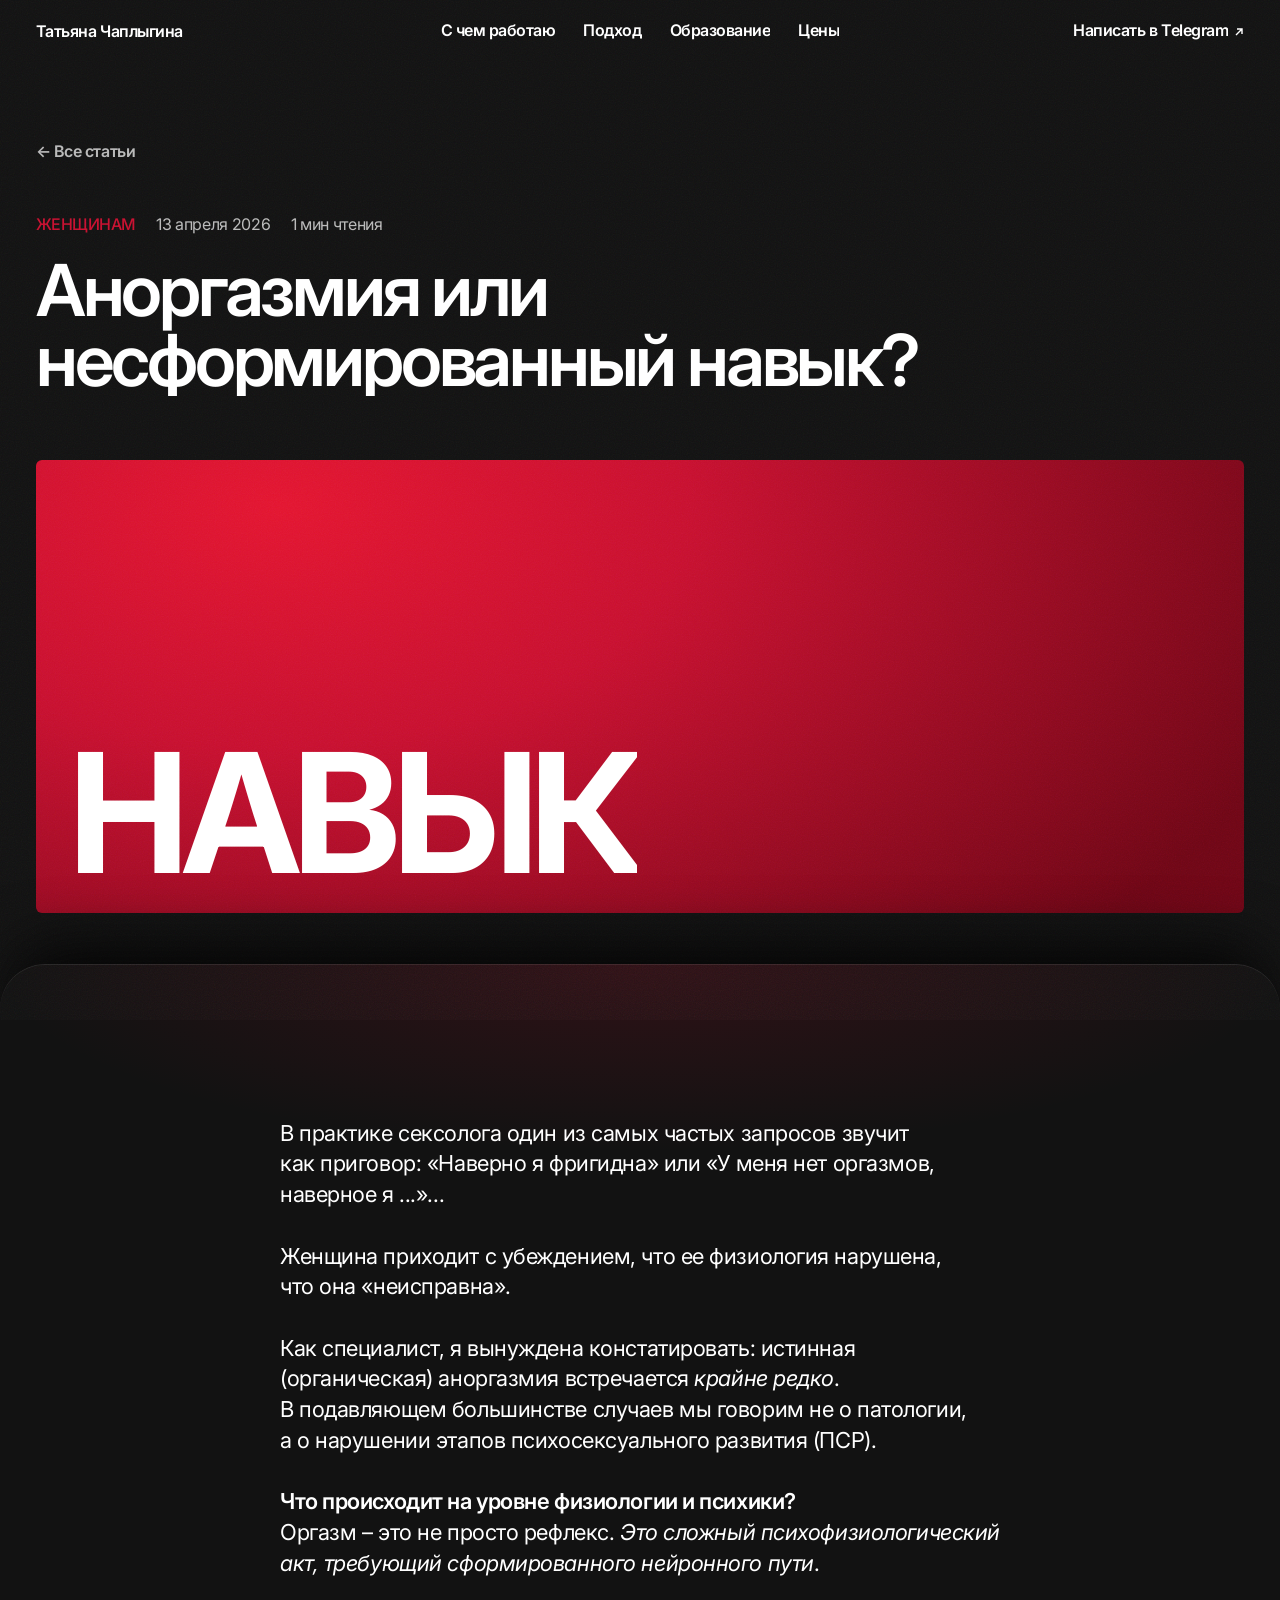
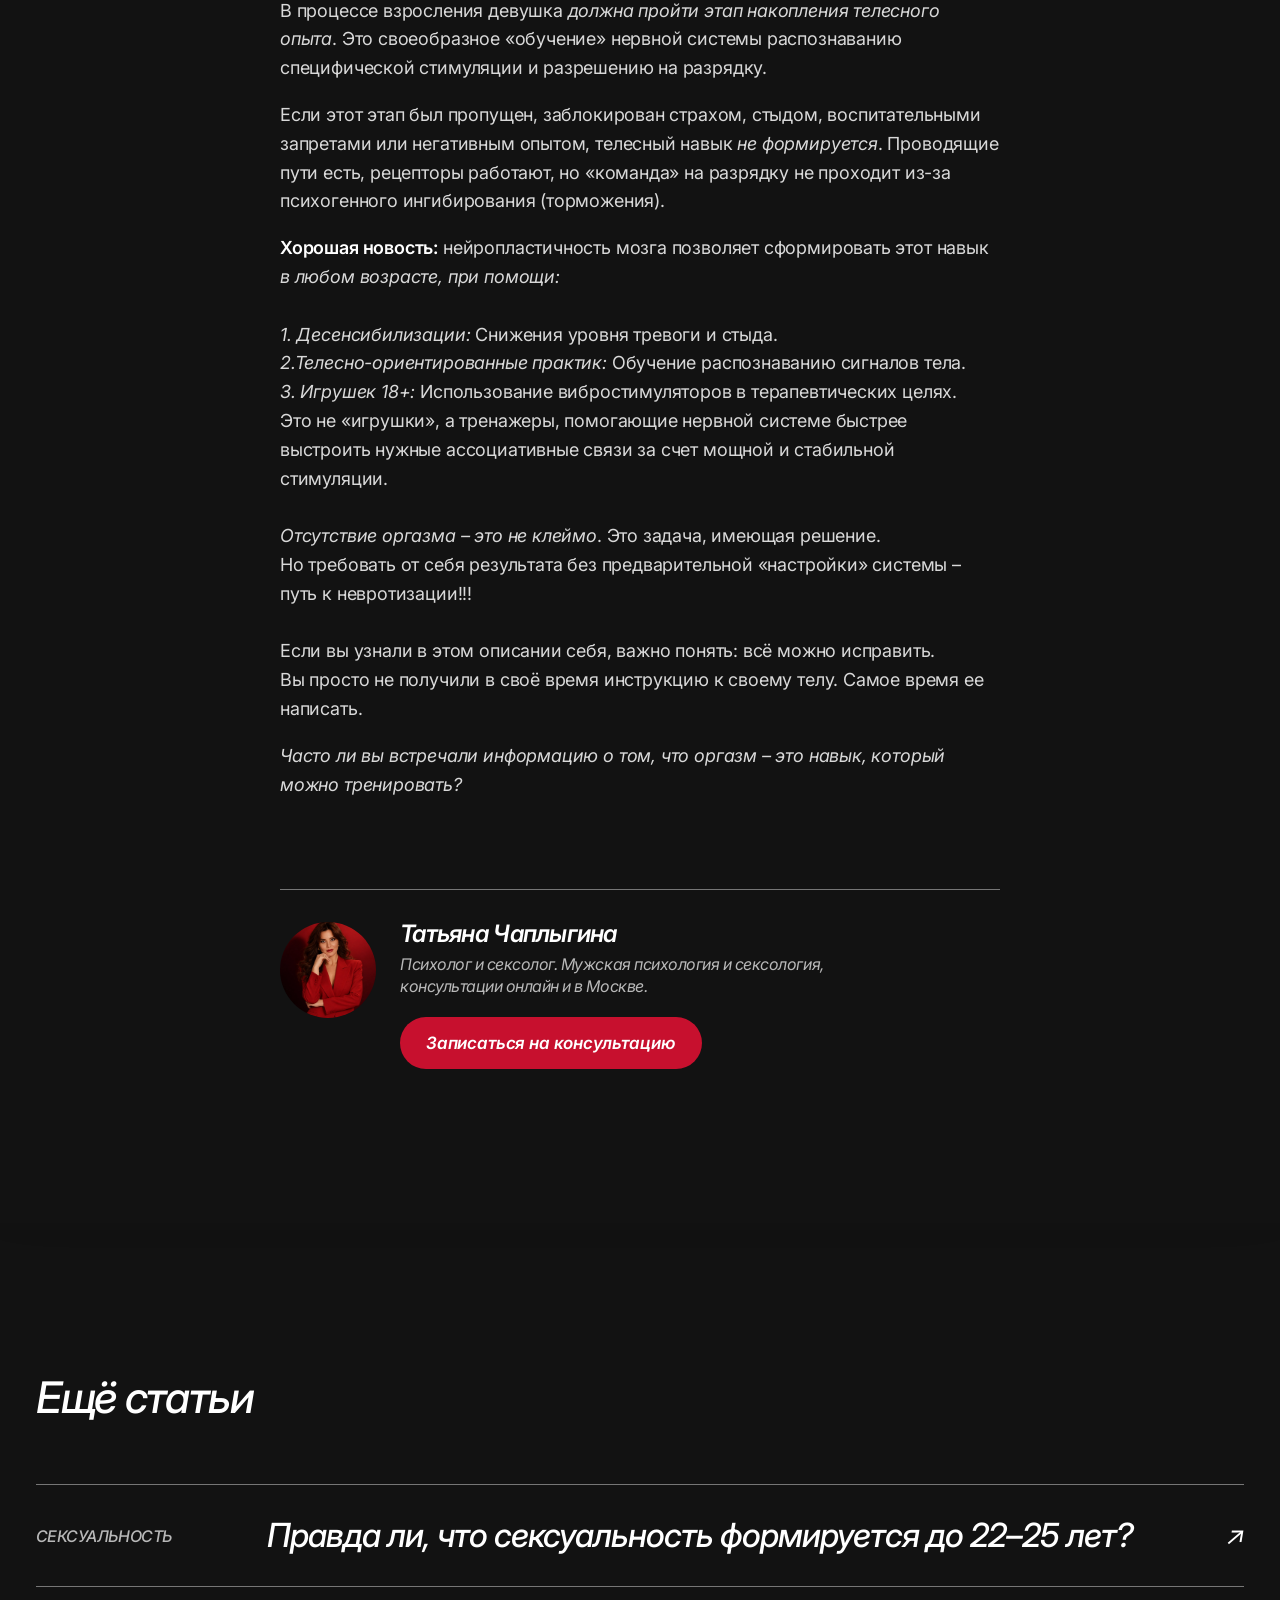
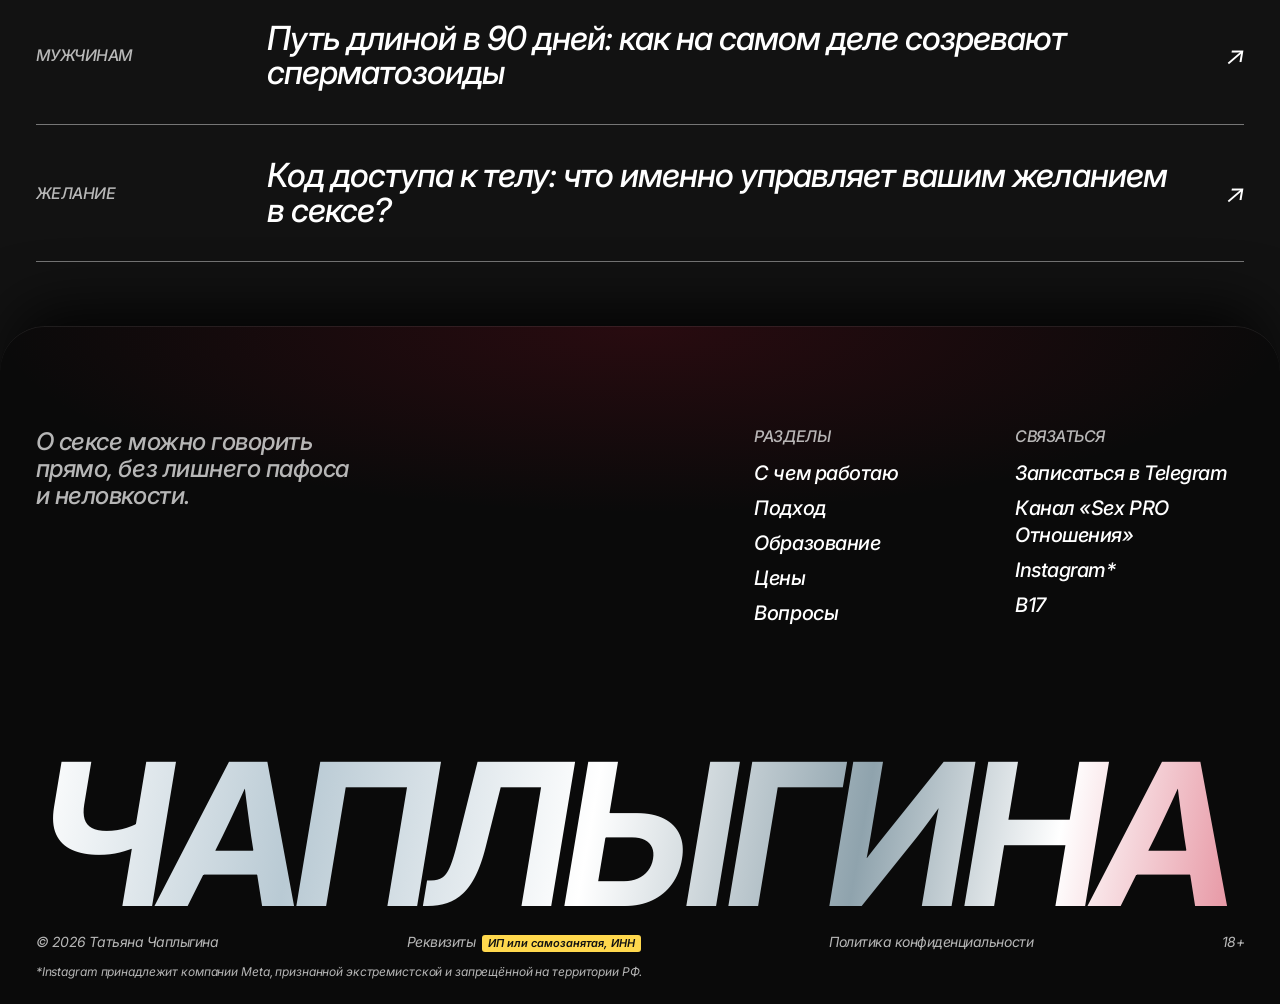
==== stati/anorgazmiya-ili-navyk/index.html @ 2da27df7 "feat: новое фото первого экрана Co-Authored-By: Claude Opus 5 <noreply@anthropic.com>" ====
<!doctype html>
<html lang="ru" class="intro">
<head>
<meta charset="utf-8">
<meta name="viewport" content="width=device-width, initial-scale=1">
<title>Аноргазмия или несформированный навык? – Татьяна Чаплыгина</title>
<meta name="description" content="В практике сексолога один из самых частых запросов звучит как приговор: «Наверно я фригидна» или «У меня нет оргазмов, наверное я ...»... Женщина приходит…">
<meta name="robots" content="noindex, nofollow"> <!-- черновик для показа: убрать перед запуском -->
<meta name="theme-color" content="#121212">
<meta property="og:type" content="article">
<meta property="og:locale" content="ru_RU">
<meta property="og:title" content="Аноргазмия или несформированный навык?">
<meta property="og:description" content="В практике сексолога один из самых частых запросов звучит как приговор: «Наверно я фригидна» или «У меня нет оргазмов, наверное я ...»... Женщина приходит…">
<meta name="twitter:card" content="summary">
<link rel="icon" href="../../favicon.svg" type="image/svg+xml">
<link rel="preconnect" href="https://fonts.googleapis.com">
<link rel="preconnect" href="https://fonts.gstatic.com" crossorigin>
<link rel="stylesheet" href="https://fonts.googleapis.com/css2?family=Inter:opsz,wght@14..32,400..700&display=swap">
<link rel="stylesheet" href="../../css/tokens.css?v=0917m">
<link rel="stylesheet" href="../../css/base.css?v=0917m">
<link rel="stylesheet" href="../../css/hero.css?v=0917m">
<link rel="stylesheet" href="../../css/sections.css?v=0917m">
<link rel="stylesheet" href="../../css/blocks.css?v=0917m">
<link rel="stylesheet" href="../../css/article.css?v=0917m">
</head>
<body>
<!-- файл собран скриптом tools/build_stati.py – правки текста вносить туда или в tools/stati-src/880190.json -->
<header class="header fade" style="--d:.6s">
  <a class="header__logo" href="../../">Татьяна Чаплыгина</a>
  <nav class="header__nav" aria-label="Разделы">
    <a href="../../#napravleniya" data-roll>С чем работаю</a>
    <a href="../../#podhod" data-roll>Подход</a>
    <a href="../../#obrazovanie" data-roll>Образование</a>
    <a href="../../#ceny" data-roll>Цены</a>
  </nav>
  <a class="header__cta" href="https://t.me/chaplygina_expert" target="_blank" rel="noopener"><span data-roll>Написать в Telegram</span><svg viewBox="0 0 10 10" aria-hidden="true"><path d="M2 8 8 2M3 2h5v5" stroke="currentColor" stroke-width="1.4" fill="none"/></svg></a>
  <button class="header__burger" aria-label="Открыть меню"><i></i><i></i><i></i><i></i></button>
</header>
<div class="read-progress" aria-hidden="true"></div>

<!-- мобильное меню -->
<div class="menu" id="menu" aria-hidden="true">
  <nav class="menu__nav" aria-label="Меню">
    <a href="../../#napravleniya">С чем работаю</a><a href="../../#podhod">Подход</a><a href="../../#obrazovanie">Образование</a><a href="../../#istorii">Отзывы</a><a href="../../#ceny">Цены</a><a href="../../#kursy">Курсы</a><a href="../../#voprosy">Вопросы</a>
  </nav>
  <p class="menu__social"><a href="https://t.me/TChaplygina_sexolog" target="_blank" rel="noopener">Канал в&nbsp;Telegram</a><a href="https://www.instagram.com/chaplygina_expert" target="_blank" rel="noopener">Instagram*</a><a href="https://www.b17.ru/chaplygina_sexolog/" target="_blank" rel="noopener">B17</a></p>
</div>

<main>
<header class="article-head">
  <a class="article-back fade" style="--d:.2s" href="../../#pochitat">← Все статьи</a>
  <p class="article-meta fade" style="--d:.3s"><span class="eyebrow">Женщинам</span><span>13 апреля 2026</span><span>1&nbsp;мин чтения</span></p>
  <h1 class="article-title"><span class="reveal-line"><span style="--d:.15s">Аноргазмия или несформированный навык?</span></span></h1>
  <div class="article-cover" aria-hidden="true"><span class="reveal-line"><span style="--d:.45s">Навык</span></span></div>
</header>

<article class="section article" id="statya" aria-label="Текст статьи">
  <div class="article-body">
<p>В практике сексолога один из самых частых запросов звучит как приговор: «Наверно я фригидна» или «У меня нет оргазмов, наверное я ...»...<br><br>Женщина приходит с убеждением, что ее физиология нарушена, что она «неисправна».<br><br>Как специалист, я вынуждена констатировать: истинная (органическая) аноргазмия встречается <i>крайне редко</i>. В подавляющем большинстве случаев мы говорим не о патологии, а о нарушении этапов психосексуального развития (ПСР).<br><br><b>Что происходит на уровне физиологии и психики?</b><br>Оргазм – это не просто рефлекс. <i>Это сложный психофизиологический акт, требующий сформированного нейронного пути</i>.</p>
<p>В процессе взросления девушка <i>должна пройти этап накопления телесного опыта</i>. Это своеобразное «обучение» нервной системы распознаванию специфической стимуляции и разрешению на разрядку.</p>
<p>Если этот этап был пропущен, заблокирован страхом, стыдом, воспитательными запретами или негативным опытом, телесный навык <i>не формируется</i>. Проводящие пути есть, рецепторы работают, но «команда» на разрядку не проходит из-за психогенного ингибирования (торможения).</p>
<p><b>Хорошая новость:</b> нейропластичность мозга позволяет сформировать этот навык <i>в любом возрасте, при помощи:</i><br><br><i>1.</i> <i>Десенсибилизации:</i> Снижения уровня тревоги и стыда.<br><i>2.Телесно-ориентированные практик:</i> Обучение распознаванию сигналов тела.<br><i>3. Игрушек 18+: </i>Использование вибростимуляторов в терапевтических целях. Это не «игрушки», а тренажеры, помогающие нервной системе быстрее выстроить нужные ассоциативные связи за счет мощной и стабильной стимуляции.<br><br><i>Отсутствие оргазма – это не клеймо</i>. Это задача, имеющая решение. Но требовать от себя результата без предварительной «настройки» системы – путь к невротизации!!! <br><br>Если вы узнали в этом описании себя, важно понять: всё можно исправить. Вы просто не получили в своё время инструкцию к своему телу. Самое время ее написать.</p>
<p><i>Часто ли вы встречали информацию о том, что оргазм – это навык, который можно тренировать?</p>
  </div>

  <aside class="article-author" data-reveal>
    <span class="article-author__photo" aria-hidden="true"></span>
    <div>
      <p class="card-title">Татьяна Чаплыгина</p>
      <p class="muted">Психолог и&nbsp;сексолог. Мужская психология и&nbsp;сексология, консультации онлайн и&nbsp;в&nbsp;Москве.</p>
      <a class="btn btn--red" href="https://t.me/chaplygina_expert" target="_blank" rel="noopener">Записаться на&nbsp;консультацию</a>
    </div>
  </aside>
</article>

<section class="section read" id="eshche" aria-labelledby="eshche-title">
  <div class="section__head"><h2 id="eshche-title" class="section__title">Ещё статьи</h2></div>
  <ul class="reads">
    <li data-reveal><a class="read-row" href="../seksualnost-do-25-let/" data-cover="22–25">
      <span class="read-row__thumb" aria-hidden="true">22–25</span>
      <span class="eyebrow read-row__tag">Сексуальность</span>
      <span class="read-row__title">Правда ли, что сексуальность формируется до 22–25 лет?</span>
      <span class="read-row__arrow" aria-hidden="true">↗</span>
    </a></li>
    <li data-reveal><a class="read-row" href="../sozrevanie-spermatozoidov/" data-cover="90 дней">
      <span class="read-row__thumb" aria-hidden="true">90 дней</span>
      <span class="eyebrow read-row__tag">Мужчинам</span>
      <span class="read-row__title">Путь длиной в 90 дней: как на самом деле созревают сперматозоиды</span>
      <span class="read-row__arrow" aria-hidden="true">↗</span>
    </a></li>
    <li data-reveal><a class="read-row" href="../kod-dostupa-k-telu/" data-cover="Желание">
      <span class="read-row__thumb" aria-hidden="true">Желание</span>
      <span class="eyebrow read-row__tag">Желание</span>
      <span class="read-row__title">Код доступа к телу: что именно управляет вашим желанием в сексе?</span>
      <span class="read-row__arrow" aria-hidden="true">↗</span>
    </a></li>
  </ul>
</section>
</main>

<footer class="footer" id="kontakty">
  <div class="footer__top">
    <p class="footer__tagline">О&nbsp;сексе можно говорить прямо, без&nbsp;лишнего пафоса и&nbsp;неловкости.</p>
    <nav class="footer__col" aria-label="Разделы сайта">
      <p class="eyebrow">Разделы</p>
      <a href="../../#napravleniya">С чем работаю</a><a href="../../#podhod">Подход</a><a href="../../#obrazovanie">Образование</a><a href="../../#ceny">Цены</a><a href="../../#voprosy">Вопросы</a>
    </nav>
    <div class="footer__col">
      <p class="eyebrow">Связаться</p>
      <a href="https://t.me/chaplygina_expert" target="_blank" rel="noopener">Записаться в&nbsp;Telegram</a>
      <a href="https://t.me/TChaplygina_sexolog" target="_blank" rel="noopener">Канал «Sex PRO Отношения»</a>
      <a href="https://www.instagram.com/chaplygina_expert" target="_blank" rel="noopener">Instagram*</a>
      <a href="https://www.b17.ru/chaplygina_sexolog/" target="_blank" rel="noopener">B17</a>
    </div>
  </div>
  <p class="wordmark footer__wordmark" data-fit aria-hidden="true"><span class="wordmark__line"><span>Чаплыгина</span></span></p>
  <div class="footer__bottom">
    <span>© 2026 Татьяна Чаплыгина</span>
    <span>Реквизиты<span class="todo">ИП или самозанятая, ИНН</span></span>
    <a href="../../">Политика конфиденциальности</a>
    <span>18+</span>
  </div>
  <p class="footer__legal">*Instagram принадлежит компании Meta, признанной экстремистской и&nbsp;запрещённой на&nbsp;территории РФ.</p>
</footer>

<a class="btn mobile-cta" href="https://t.me/chaplygina_expert" target="_blank" rel="noopener">Написать в Telegram</a>

<script src="../../js/vendor/lenis.min.js?v=0917m"></script>
<script src="../../js/hero.js?v=0917m"></script>
<script src="../../js/main.js?v=0917m"></script>
<script src="../../js/blocks.js?v=0917m"></script>
<script src="../../js/article.js?v=0917m"></script>
</body>
</html>
---- css/tokens.css ----
/* Токены: цвета, шрифт, отступы. Источник значений – разбор референса KAFAYA */
:root {
  /* цвета */
  --c-bg: #121212;
  --c-bg-deep: #0a0a0a;
  --c-text: #ffffff;
  --c-text-muted: rgba(255, 255, 255, 0.7);
  --c-line: rgba(217, 217, 217, 0.5);
  --c-red: #c7102e;
  --c-red-deep: #6e0715;

  /* шрифт: Inter с оптическим размером – в крупных кеглях ведёт себя как Inter Display */
  --font: "Inter", "Helvetica Neue", Arial, sans-serif;
  --track-tight: -0.03em;
  --track-xtight: -0.045em;

  /* шкала текста (единая на весь сайт):
     заголовок раздела --fs-h2, 500 · заголовок карточки 24px, 600 · подпись капсом 16px, 500, 70% белого
     крупный текст --fs-lead, 500, интерлиньяж 1.1 · описание --fs-body, 400, 1.35, 70% белого · примечание 14px */
  /* кегли: min / резиновый / max */
  --fs-nav: 16px;
  --fs-body: clamp(16px, 1.2vw, 20px);
  --fs-lead: clamp(22px, 1.9vw, 28px);
  --fs-h2: clamp(32px, 3.4vw, 48px);
  --fs-hero: clamp(16px, 1.4vw, 20px); /* текст над фамилией на первом экране */

  /* листы разделов: скругление верха и сдвиг, на который лист заходит на предыдущий */
  --panel-radius: clamp(24px, 3.5vw, 48px);
  --panel-lift: clamp(48px, 7vw, 120px);

  /* отступы */
  --pad-x: clamp(20px, 2.8vw, 40px);
  --gutter: max(var(--pad-x), calc((100vw - 1440px) / 2)); /* контент не шире 1440 */
  --header-h: 64px;

  /* движение */
  --ease-out: cubic-bezier(0.16, 1, 0.3, 1);
  --ease-roll: cubic-bezier(0.44, 0, 0.56, 1);
  --ease-kafaya: cubic-bezier(0.68, 0, 0.16, 0.97); /* кривая всех появлений у референса: медленный старт, резкий разгон */
}
---- css/base.css ----
*, *::before, *::after { margin: 0; padding: 0; box-sizing: border-box; }

html { scroll-behavior: auto; } /* плавный скролл делает Lenis */

body {
  font-family: var(--font);
  font-optical-sizing: auto;
  font-size: var(--fs-body);
  line-height: 1.35;
  letter-spacing: var(--track-tight);
  background: var(--c-bg);
  color: var(--c-text);
  -webkit-font-smoothing: antialiased;
  overflow-x: hidden;
}

[hidden] { display: none !important; }
img, video { max-width: 100%; display: block; }
a { color: inherit; text-decoration: none; }
button { font: inherit; letter-spacing: inherit; color: inherit; border: 0; background: none; cursor: pointer; }

:focus-visible { outline: 2px solid var(--c-red); outline-offset: 3px; }

.visually-hidden {
  position: absolute; width: 1px; height: 1px; overflow: hidden;
  clip: rect(0 0 0 0); white-space: nowrap;
}

/* зерно поверх всей страницы: плёночная текстура, чтобы чёрный не был пластиковым */
body::after {
  content: ""; position: fixed; inset: -120px; z-index: 100; pointer-events: none;
  background-image: url("data:image/svg+xml,%3Csvg xmlns='http://www.w3.org/2000/svg' width='220' height='220'%3E%3Cfilter id='n'%3E%3CfeTurbulence type='fractalNoise' baseFrequency='0.85' numOctaves='3' stitchTiles='stitch'/%3E%3C/filter%3E%3Crect width='220' height='220' filter='url(%23n)'/%3E%3C/svg%3E");
  opacity: 0.32; mix-blend-mode: soft-light;
  animation: grain 0.8s steps(1) infinite;
}
@keyframes grain {
  0% { transform: translate(0, 0); }
  20% { transform: translate(-40px, 24px); }
  40% { transform: translate(28px, -36px); }
  60% { transform: translate(-32px, -20px); }
  80% { transform: translate(36px, 30px); }
}

@media (prefers-reduced-motion: reduce) {
  *, *::before, *::after { animation-duration: 0.01ms !important; transition-duration: 0.01ms !important; }
  body::after { animation: none !important; }
}
.static body::after { animation: none; }
---- css/hero.css ----
/* Шапка и первый экран. Приёмы из референса KAFAYA: фото на весь экран,
   три колонки поверх фото, огромная фамилия внизу, фиксированная шапка */

/* ---------- шапка ---------- */
.header {
  position: fixed; inset: 0 0 auto; z-index: 50;
  height: var(--header-h);
  padding: 0 var(--pad-x);
  display: grid; grid-template-columns: 1fr auto 1fr; align-items: center;
  font-size: var(--fs-nav); font-weight: 600;
  transition: background 0.4s var(--ease-out), backdrop-filter 0.4s var(--ease-out);
}
.header.is-scrolled { background: rgba(18, 18, 18, 0.82); backdrop-filter: blur(12px); -webkit-backdrop-filter: blur(12px); }
.header__logo { justify-self: start; }
.header__nav { display: flex; gap: 28px; }
.header__cta { justify-self: end; display: inline-flex; align-items: center; gap: 6px; }
.header__cta svg { width: 10px; height: 10px; }
.header__burger { display: none; justify-self: end; width: 24px; height: 24px; }

/* перекат букв при наведении: строка продублирована, при hover уезжает вверх */
.roll { display: inline-block; overflow: hidden; line-height: 1.2; height: 1.2em; vertical-align: top; }
.roll__inner { display: block; transition: transform 0.45s var(--ease-roll); }
.roll__inner > span { display: block; }
a:hover .roll__inner, a:focus-visible .roll__inner { transform: translateY(-50%); }

/* ---------- первый экран ---------- */
.hero {
  position: relative; isolation: isolate;
  min-height: max(100svh, 700px); /* ровно окно: фамилия стоит в нижний край экрана */
  /* фамилия стоит вплотную к нижнему краю экрана; «Подход» на первый экран не наезжает (#podhod в sections.css) */
  padding: calc(var(--header-h) + 6vh) var(--gutter) 0;
  display: flex; flex-direction: column;
  overflow: hidden;
}

/* плейсхолдер фото: красный фон, тёмный силуэт, зерно. Заменится кадром со съёмки */
.hero__photo {
  position: absolute; inset: 0; z-index: -1;
  background:
    linear-gradient(100deg, transparent 40%, rgba(10, 2, 4, 0.55) 78%, rgba(10, 2, 4, 0.75) 100%),
    radial-gradient(90% 80% at 22% 30%, #e3152f 0%, var(--c-red) 42%, var(--c-red-deep) 100%);
}
.hero__photo::before { content: none; } /* у референса фото чистое, без зерна */
/* переход фото в чёрный фон: слой на самом первом экране, а не на фото – фото при загрузке увеличено до 110%,
   и градиент на нём уезжал бы за нижний край, оставляя резкую полосу. Плавная кривая, к низу – чистый фон */
.hero::after {
  content: ""; position: absolute; inset: 0; z-index: -1; pointer-events: none;
  background: linear-gradient(to bottom,
    rgba(18,18,18,0) 0%, rgba(18,18,18,0) 45%, rgba(18,18,18,0.25) 60%, rgba(18,18,18,0.6) 75%,
    rgba(18,18,18,0.88) 88%, var(--c-bg) 97%, var(--c-bg) 100%);
}
.hero__photo-note {
  position: absolute; right: var(--pad-x); top: calc(var(--header-h) + 16px);
  font-size: 12px; font-weight: 500; letter-spacing: 0;
  padding: 6px 10px; border: 1px dashed rgba(255,255,255,0.5); border-radius: 4px;
  color: rgba(255,255,255,0.8);
}

.hero__row {
  display: grid; grid-template-columns: 1fr minmax(0, 560px) 1fr; gap: 24px;
  align-items: start;
  margin-top: auto; /* как у референса: строка на ~48% высоты, над фамилией */
}
/* текст над фамилией мелкий, как у KAFAYA: 20px, интерлиньяж равен кеглю */
.hero__meta { font-size: var(--fs-hero); font-weight: 500; line-height: 1; }
.hero__roles .reveal-line { display: block; }
.hero__roles { justify-self: end; text-align: right; font-size: var(--fs-hero); font-weight: 500; line-height: 1; }

.hero__offer { font-size: var(--fs-hero); font-weight: 500; line-height: 1; }
.hero__offer p { text-indent: 3.2em; } /* отступ первой строки – приём референса */

.hero__offer .hero__actions { margin-top: 18px; font-size: 18px; text-indent: 0; }
.btn {
  display: inline-flex; align-items: center; gap: 10px;
  height: 52px; padding: 0 26px; border-radius: 999px;
  background: var(--c-text); color: var(--c-bg);
  font-size: 17px; font-weight: 600; letter-spacing: -0.01em;
  transition: background 0.3s var(--ease-out), color 0.3s var(--ease-out);
}
.btn:hover { background: var(--c-red); color: var(--c-text); }
.hero__actions small { font-size: 14px; color: var(--c-text-muted); letter-spacing: 0; }

.hero__proof {
  display: flex; flex-wrap: wrap; gap: 8px 28px;
  padding: 14px 0; border-top: 1px solid var(--c-line);
  font-size: 15px; font-weight: 500; color: var(--c-text-muted); letter-spacing: -0.01em;
}
.hero__proof b { color: var(--c-text); font-weight: 600; }

/* фамилия: кегль подгоняется скриптом под ширину экрана */
.wordmark {
  font-weight: 700; text-transform: uppercase; letter-spacing: var(--track-xtight);
  line-height: 0.8; white-space: nowrap;
  margin: 0;
  color: #fff;
  /* приём референса: белый текст в режиме «разница» – поверх красного фото буквы становятся бирюзовыми, поверх тёмного – белыми */
  mix-blend-mode: difference;
  font-size: 15vw; /* запасное значение до подгонки */
}
.hero .wordmark { margin-top: clamp(16px, 3vh, 32px); } /* текст на уровне губ, фамилия сразу под ним */
.wordmark__line { display: block; overflow: hidden; padding-top: 0.06em; }
.wordmark__line > span { display: inline-block; padding-right: 0.08em; } /* компенсация отрицательного трекинга и выноса «А», иначе последняя буква режется */

/* ---------- появление при загрузке ---------- */
.intro .reveal-line { display: block; overflow: hidden; }
.intro .reveal-line > * { display: block; transform: translateY(105%); transition: transform 1s var(--ease-out) var(--d, 0s); }
.intro.is-ready .reveal-line > * { transform: none; }
.intro .wordmark__line > span { display: inline-block; padding-right: 0.08em; } /* компенсация отрицательного трекинга и выноса «А», иначе последняя буква режется */ /* ширину меряет скрипт – блоком быть нельзя */
.intro .fade { opacity: 0; transition: opacity 1.2s var(--ease-out) var(--d, 0s); }
.intro.is-ready .fade { opacity: 1; }

/* ---------- нижняя плашка на телефоне ---------- */
.mobile-cta { display: none; }

/* ---------- телефон ---------- */
@media (max-width: 768px) {
  .header { grid-template-columns: 1fr auto; }
  .header__nav, .header__cta { display: none; }
  .header__burger { display: grid; grid-template-columns: repeat(2, 6px); gap: 4px; place-content: center; }
  .header__burger i { width: 6px; height: 6px; border-radius: 50%; background: currentColor; }

  .hero { padding-top: calc(var(--header-h) + 24px); padding-bottom: 84px; } /* место под нижнюю плашку */
  .hero { min-height: max(100svh, 720px); }
  .hero__photo { inset: 0 0 12% 0; }
  .hero::after { background: linear-gradient(to bottom, rgba(18,18,18,0) 0%, rgba(18,18,18,0) 40%, rgba(18,18,18,0.35) 55%, rgba(18,18,18,0.75) 70%, var(--c-bg) 86%, var(--c-bg) 100%); } /* фото короче экрана – темнеет раньше */
  .hero__photo-note { left: var(--pad-x); right: auto; top: auto; bottom: 26%; }
  .hero__actions { display: none; } /* на телефоне кнопка живёт в нижней плашке */
  .hero__meta { font-size: 16px; }
  .hero__row { grid-template-columns: 1fr; gap: 20px; }
  .hero__roles { justify-self: start; text-align: left; order: -1; font-size: 16px; color: var(--c-text-muted); }
  .hero__offer { font-size: 18px; line-height: 1.1; }
  .hero__roles .reveal-line { display: inline-block; }
  .hero__roles .reveal-line:not(:last-child)::after { content: " · "; }
  .hero__offer p { text-indent: 0; }
  .hero__proof { font-size: 13px; gap: 6px 16px; }

  .mobile-cta {
    display: flex; position: fixed; z-index: 60; left: 12px; right: 12px; bottom: 12px;
    justify-content: center; height: 54px;
    box-shadow: 0 10px 30px rgba(0,0,0,0.45);
  }
}

/* ---------- загрузка первого экрана: значения сняты с KAFAYA ----------
   фото 110% → 100% за 1,8 с; колонки над фамилией опускаются сверху на 30px по очереди (0,15 / 0,25 / 0,35 с);
   фамилия поднимается снизу, шапка опускается сверху – обе на 0,75 с */
.intro .hero .reveal-line > * { transform: none; transition: none; } /* в первом экране вместо выезда из-под маски */
.intro .hero .fade { opacity: 1; transition: none; }
.intro .hero__photo { transform: scale(1.1); transition: transform 1.8s var(--ease-kafaya) 0.15s; }
.intro .hero__meta, .intro .hero__offer, .intro .hero__roles, .intro .hero .wordmark, .intro .header {
  opacity: 0; transition: opacity 1s var(--ease-kafaya), transform 1s var(--ease-kafaya);
}
.intro .hero__meta, .intro .hero__offer, .intro .hero__roles, .intro .header { transform: translateY(-30px); }
.intro .hero .wordmark { transform: translateY(30px); }
.intro .hero__meta { transition-delay: 0.15s; }
.intro .hero__offer { transition-delay: 0.25s; }
.intro .hero__roles { transition-delay: 0.35s; }
.intro .hero .wordmark, .intro .header { transition-delay: 0.75s; }
.intro.is-ready .hero__photo, .intro.is-ready .hero__meta, .intro.is-ready .hero__offer,
.intro.is-ready .hero__roles, .intro.is-ready .hero .wordmark, .intro.is-ready .header { opacity: 1; transform: none; }
---- css/sections.css ----
/* Общие приёмы для разделов: шапка раздела с номером, контейнер, появление, кнопки-ссылки */

.section { padding: clamp(96px, 12vw, 180px) var(--gutter) 0; }
.section:last-of-type { padding-bottom: clamp(96px, 12vw, 180px); }

/* шапка раздела: заголовок + номер справа + линия, как «Featured Work 03» в референсе */
.section__head {
  display: flex; justify-content: space-between; align-items: flex-end; gap: 24px;
  margin-bottom: clamp(40px, 5vw, 64px);
}
.section__title { font-size: var(--fs-h2); font-weight: 500; line-height: 1; letter-spacing: var(--track-tight); }
/* заголовок карточки, шага, принципа – один размер на весь сайт, как 24/24 у референса */
.card-title, .about__principles h3, .steps__list h3, .price__title, .course__title { font-size: 24px; font-weight: 600; line-height: 1; letter-spacing: -0.03em; }
.section__num { font-size: 20px; font-weight: 500; font-variant-numeric: tabular-nums; color: var(--c-text-muted); }
.section__lead { max-width: 30ch; font-size: var(--fs-lead); font-weight: 500; line-height: 1.12; }

.eyebrow { font-size: 16px; font-weight: 500; line-height: 1; letter-spacing: -0.03em; text-transform: uppercase; color: var(--c-text-muted); }
.muted { color: var(--c-text-muted); }

/* ссылка со стрелкой */
.link-arrow { display: inline-flex; align-items: center; gap: 8px; font-weight: 600; }
.link-arrow::after { content: "↗"; font-size: 0.8em; transition: transform 0.3s var(--ease-out); }
.link-arrow:hover::after { transform: translate(2px, -2px); }

.btn--red { background: var(--c-red); color: var(--c-text); }
.btn--red:hover { background: var(--c-text); color: var(--c-bg); }
.btn--ghost { background: transparent; color: var(--c-text); box-shadow: inset 0 0 0 1px var(--c-line); }
.btn--ghost:hover { background: var(--c-text); color: var(--c-bg); }

/* плейсхолдер фото для разделов */
.ph {
  position: relative; overflow: hidden; background:
    linear-gradient(120deg, transparent 35%, rgba(10,2,4,0.55) 100%),
    radial-gradient(100% 90% at 30% 25%, #d51230 0%, var(--c-red) 40%, var(--c-red-deep) 100%);
}
.ph__note {
  position: absolute; left: 12px; bottom: 12px; right: 12px;
  font-size: 12px; font-weight: 500; letter-spacing: 0; color: rgba(255,255,255,0.85);
}

/* появление при прокрутке */
[data-reveal] { opacity: 0; transform: translateY(30px); transition: opacity 1s var(--ease-kafaya), transform 1s var(--ease-kafaya); transition-delay: var(--d, 0s); } /* как у KAFAYA */

/* абзац по буквам, как «About» у KAFAYA: каждая буква проявляется и приподнимается на 7px, следующая – на 8 мс позже */
.letters__word { display: inline-block; white-space: nowrap; text-indent: 0; }
.letters__char { display: inline-block; opacity: 0; transform: translateY(7px); transition: opacity 0.8s var(--ease-kafaya), transform 0.8s var(--ease-kafaya); transition-delay: calc(var(--i) * 8ms); }
.letters.is-in .letters__char { opacity: 1; transform: none; }
[data-reveal].is-in { opacity: 1; transform: none; }
.no-js [data-reveal], .static [data-reveal] { opacity: 1; transform: none; }

/* ===== Листы разделов: блоки наезжают друг на друга =====
   Каждый раздел – отдельный лист: свой оттенок чёрного, скруглённый верх и тень сверху.
   Лист сдвинут вверх на --panel-lift и ложится поверх предыдущего, поэтому видно,
   где один блок кончается и начинается следующий. */
main > .section,
main > .dirs,
main > .ticker,
main > .final,
.footer {
  position: relative;
  margin-top: calc(-1 * var(--panel-lift));
  border-radius: var(--panel-radius) var(--panel-radius) 0 0;
  background-color: var(--panel-bg, var(--c-bg));
  box-shadow: 0 -32px 64px -20px rgba(0, 0, 0, 0.9), inset 0 1px 0 rgba(255, 255, 255, 0.08);
}
/* красное свечение по верхней кромке листа – цвет приходит от фотографий */
main > .section,
main > .ticker,
.footer {
  background-image: radial-gradient(70% 260px at 50% 0, rgba(199, 16, 46, 0.16), rgba(199, 16, 46, 0) 72%);
  background-repeat: no-repeat;
}
/* низ листа: обычный отступ плюс полоса, которую перекроет следующий лист */
main > .section { padding-bottom: calc(var(--panel-lift) + clamp(56px, 7vw, 96px)); }

/* оттенки чередуются: светлее – темнее, разница небольшая, чтобы не рябило */
/* «Подход» – не лист: как у KAFAYA, фото первого экрана уходит в тёмный градиент без шва – без скругления, тени, кромки, свечения и въезда */
#podhod { --panel-bg: #121212; margin-top: 0; border-radius: 0; box-shadow: none; background-image: none; }
@supports (animation-timeline: view()) { main > #podhod { animation: none; transform: none; } }
#obrazovanie { --panel-bg: #181818; }
#napravleniya { --panel-bg: #0d0204; } /* лист с фото */
#istorii { --panel-bg: #181818; }
#media { --panel-bg: #101010; } /* после отзывов: доверие перед «Как проходит» и ценами */
#kak-prohodit { --panel-bg: #181818; }
#ceny { --panel-bg: #101010; }
#kursy { --panel-bg: #181818; }
#gayd { --panel-bg: #101010; }
#pochitat { --panel-bg: #181818; }
#voprosy { --panel-bg: #101010; }
.ticker { --panel-bg: #0d0d0d; }
#napisat { --panel-bg: #2a0a10; } /* лист с фото */
.footer { --panel-bg: var(--c-bg-deep); }

/* лист приподнимается и «садится» на предыдущий по мере прокрутки */
@supports (animation-timeline: view()) {
  @media (prefers-reduced-motion: no-preference) {
    main > .section,
    main > .dirs,
    main > .ticker,
    main > .final {
      transform-origin: 50% 0;
      animation: panel-rise linear both;
      animation-timeline: view();
      animation-range: entry 0% entry 60%;
    }
    @keyframes panel-rise {
      from { transform: translateY(110px) scale(0.94); border-radius: calc(var(--panel-radius) * 1.8) calc(var(--panel-radius) * 1.8) 0 0; }
      to { transform: none; }
    }
  }
}
.static main > .section,
.static main > .dirs,
.static main > .ticker,
.static main > .final { animation: none; transform: none; }

/* метка «уточнить» – видна только в черновике, перед запуском убрать */
.todo {
  display: inline-block; margin-left: 6px; padding: 1px 6px; border-radius: 3px;
  font-size: 11px; font-weight: 600; letter-spacing: 0; vertical-align: middle;
  background: #ffd84d; color: #111;
}
---- css/blocks.css ----
/* ===== 02 С чем я работаю: экран со сменой направлений, приём Services из референса ===== */
.dirs { position: relative; isolation: isolate; overflow: hidden; min-height: max(100svh, 760px); display: flex; }
.dirs__bg { position: absolute; inset: 0; z-index: -1; }
.dirs__layer { position: absolute; inset: 0; opacity: 0; transition: opacity 1.2s var(--ease-out); }
.dirs__layer.is-active { opacity: 1; }
.dirs__layer::after { content: ""; position: absolute; inset: 0; background: rgba(0,0,0,0.35); }
.dirs__layer--2 { background: radial-gradient(90% 90% at 75% 30%, #b50f2b 0%, #5a0612 60%, #120306 100%); }
.dirs__layer--3 { background: radial-gradient(80% 90% at 50% 60%, #8f0c22 0%, #3b040c 55%, #0d0204 100%); }
.dirs__layer .ph__note { z-index: 1; left: auto; right: var(--pad-x); bottom: 24px; }

.dirs__inner {
  width: 100%; padding: calc(var(--header-h) + 32px) var(--gutter) calc(48px + var(--panel-lift));
  display: flex; flex-direction: column; align-items: center; text-align: center;
}
.dirs__head { align-self: stretch; display: flex; justify-content: space-between; text-align: left; }

.dirs__tabs { margin-top: auto; display: flex; flex-direction: column; align-items: center; gap: 4px; }
.dirs__tab {
  position: relative; font-size: clamp(44px, 6.4vw, 96px); font-weight: 700; line-height: 1; letter-spacing: var(--track-tight);
  color: rgba(255,255,255,0.45); transition: color 0.5s var(--ease-out);
  padding-bottom: 6px;
}
.dirs__tab:hover, .dirs__tab.is-active { color: var(--c-text); }
.dirs__bar { position: absolute; left: 0; bottom: 0; height: 2px; width: 100%; background: rgba(255,255,255,0.2); transform-origin: left; transform: scaleX(0); }
.dirs__tab.is-active .dirs__bar { background: var(--c-text); animation: dirs-progress var(--cycle, 6s) linear forwards; }
.dirs.is-paused .dirs__tab.is-active .dirs__bar { animation: none; transform: scaleX(1); }
@keyframes dirs-progress { to { transform: scaleX(1); } }

.dirs__list {
  list-style: none; margin: clamp(32px, 4vw, 56px) auto 0; max-width: 980px;
  display: flex; flex-wrap: wrap; justify-content: center; gap: 10px;
}
.dirs__list li {
  padding: 10px 18px; border-radius: 999px; border: 1px solid rgba(255,255,255,0.35);
  background: rgba(0,0,0,0.25); backdrop-filter: blur(6px);
  font-size: clamp(16px, 1.3vw, 20px); font-weight: 500; letter-spacing: -0.01em;
  animation: chip-in 0.6s var(--ease-out) both; animation-delay: calc(var(--i, 0) * 60ms);
}
@keyframes chip-in { from { opacity: 0; transform: translateY(12px); } }
.dirs__cta { margin-top: auto; padding-top: 40px; }

@media (max-width: 768px) {
  .dirs { min-height: auto; }
  .dirs__inner { padding-top: 32px; padding-bottom: calc(40px + var(--panel-lift)); }
  .dirs__tabs { margin-top: 48px; }
  .dirs__list li { font-size: 15px; padding: 8px 14px; }
  .dirs__layer .ph__note { right: auto; left: var(--pad-x); }
}

/* ===== 03 Как я работаю: приём About из референса ===== */
/* как ABOUT у референса: сразу под первым экраном, подпись слева, абзац 48/48 с отступом первой строки */
.section.about { padding-top: clamp(96px, 14vh, 160px); } /* воздух между фамилией и «Подходом» */
@media (max-width: 768px) { .section.about { padding-top: 72px; } }
.about__intro { position: relative; }
.about__label { position: absolute; left: 0; top: 0.35em; font-size: 16px; font-weight: 500; line-height: 1; letter-spacing: -0.03em; text-transform: uppercase; color: var(--c-text-muted); }
.about__statement { font-size: var(--fs-h2); font-weight: 500; line-height: 1; letter-spacing: var(--track-tight); text-indent: 26%; }
.about__grid { margin-top: clamp(48px, 7vw, 110px); display: grid; grid-template-columns: minmax(0, 4fr) minmax(0, 7fr); gap: clamp(24px, 4vw, 64px); align-items: start; }
.about__photo { aspect-ratio: 4 / 5; border-radius: 4px; }
.about__principles { list-style: none; display: grid; grid-template-columns: 1fr 1fr; gap: clamp(32px, 4vw, 56px) clamp(24px, 3vw, 48px); }
.about__n { display: block; font-size: 14px; font-weight: 600; color: var(--c-red); margin-bottom: 14px; letter-spacing: 0; }
.about__principles h3 { margin-bottom: 12px; }
.about__principles p { color: var(--c-text-muted); }

/* ===== 04 Образование: счётчики + список документов ===== */
.edu__stats { display: grid; grid-template-columns: repeat(4, minmax(0, 1fr)); gap: clamp(20px, 2.5vw, 40px); }
.stat__num { display: block; font-size: clamp(48px, 7vw, 104px); white-space: nowrap; letter-spacing: -0.07em; font-weight: 600; line-height: 0.9; letter-spacing: -0.06em; font-variant-numeric: tabular-nums; }
.stat__label { display: block; margin: 20px 0 10px; font-size: clamp(16px, 1.4vw, 20px); font-weight: 600; line-height: 1.05; letter-spacing: -0.03em; text-transform: uppercase; text-wrap: balance; }
.stat p { max-width: 26ch; } /* описание – общий стиль описаний карточек (кегль и интерлиньяж основного текста) */
/* цифра, подпись и описание соседних колонок в общих строках сетки: подпись в две строки не сдвигает описание только у себя */
.stat { display: grid; grid-row: span 3; grid-template-rows: subgrid; row-gap: 0; align-content: start; }

.docs { list-style: none; margin-top: clamp(64px, 8vw, 120px); border-top: 1px solid var(--c-line); }
.docs__row {
  display: grid; grid-template-columns: 64px minmax(0, 1fr) minmax(0, 0.55fr) 72px 64px; gap: 20px; align-items: baseline;
  padding: 18px 0; border-bottom: 1px solid var(--c-line); font-size: 17px;
}
.docs__year, .docs__hours { font-variant-numeric: tabular-nums; color: var(--c-text-muted); }
.docs__name { font-weight: 500; }
.docs__org { color: var(--c-text-muted); }
.docs__hours { text-align: right; }
.docs__scan { justify-self: end; font-size: 14px; font-weight: 600; color: var(--c-text); border-bottom: 1px solid var(--c-red); }
.docs__scan:hover { color: var(--c-red); }
.docs:not(.is-open) { display: none; } /* список скрыт целиком, раскрывается кнопкой */
.docs__foot { margin-top: 32px; display: flex; flex-wrap: wrap; align-items: center; gap: 16px 28px; }

/* ===== модальное окно (дипломы, курсы) ===== */
.modal {
  margin: auto; width: min(920px, calc(100vw - 32px)); max-height: calc(100svh - 32px);
  padding: clamp(24px, 3vw, 40px); border: 0; border-radius: 6px;
  background: var(--c-bg); color: var(--c-text); overflow: auto;
}
.modal::backdrop { background: rgba(0, 0, 0, 0.75); backdrop-filter: blur(4px); }
.modal[open] { animation: modal-in 0.4s var(--ease-out); }
@keyframes modal-in { from { opacity: 0; transform: translateY(20px); } }
.modal__close { position: sticky; float: right; top: 0; width: 40px; height: 40px; font-size: 28px; line-height: 1; border-radius: 50%; background: rgba(255,255,255,0.08); }
.modal__close:hover { background: var(--c-red); }
.modal__title { font-size: clamp(22px, 2vw, 32px); font-weight: 600; line-height: 1.1; margin: 4px 56px 24px 0; }
.modal__body img { width: 100%; border-radius: 4px; }

@media (max-width: 900px) {
  .edu__stats { grid-template-columns: 1fr 1fr; row-gap: 40px; }
  .stat__num { font-size: clamp(44px, 12vw, 72px); }
  .about__grid { grid-template-columns: 1fr; }
  .about__photo { aspect-ratio: 4 / 3; }
}
@media (max-width: 600px) {
  .about__statement { text-indent: 0; }
  .about__label { position: static; display: block; margin-bottom: 16px; } /* без отступа первой строки подпись встаёт над абзацем */
  .about__principles { grid-template-columns: 1fr; }
  .docs__row { grid-template-columns: 44px minmax(0, 1fr) auto; row-gap: 4px; font-size: 15px; }
  .docs__org { grid-column: 2; font-size: 14px; }
  .docs__hours { grid-column: 3; grid-row: 1; }
  .docs__scan { grid-column: 3; grid-row: 2; }
  .docs__scan.is-empty { display: none; }
}

/* ===== 05 Истории: слайдер отзывов, приём Testimonials ===== */
.stories__grid { display: grid; grid-template-columns: minmax(0, 4fr) minmax(0, 8fr); gap: clamp(32px, 5vw, 80px); }
.stories__side { display: flex; flex-direction: column; justify-content: space-between; gap: 32px; }
.stories__side .section__lead { font-size: var(--fs-body); font-weight: 400; line-height: 1.35; color: var(--c-text-muted); }
.stories__nav { display: flex; align-items: center; gap: 12px; }
.stories__count { margin-right: auto; font-size: 18px; font-variant-numeric: tabular-nums; color: var(--c-text-muted); }
.stories__count b { color: var(--c-text); font-weight: 600; }
.stories__arrow { width: 52px; height: 52px; border-radius: 50%; box-shadow: inset 0 0 0 1px var(--c-line); font-size: 20px; transition: background 0.3s var(--ease-out); }
.stories__arrow:hover { background: var(--c-red); box-shadow: none; }
.stories__slides { display: grid; min-height: 340px; }
.stories__slide { grid-area: 1 / 1; margin: 0; animation: slide-in 0.7s var(--ease-out); }
@keyframes slide-in { from { opacity: 0; transform: translateX(24px); } }
.stories__quote { font-size: clamp(24px, 2.6vw, 40px); font-weight: 500; line-height: 1.12; letter-spacing: var(--track-tight); }
.stories__who { margin-top: 28px; display: flex; gap: 12px; align-items: baseline; font-size: 18px; }
.stories__todo { margin-top: 48px; font-size: 14px; }

/* ===== 06 Как проходит консультация ===== */
/* заголовок слева стоит на месте, пока справа листаются шаги */
.steps__grid { display: grid; grid-template-columns: minmax(0, 5fr) minmax(0, 7fr); gap: clamp(32px, 5vw, 80px); align-items: start; }
.steps__head { position: sticky; top: calc(var(--header-h) + clamp(32px, 5vh, 64px)); }
.steps__note { margin-top: 20px; max-width: 30ch; }

/* шаги: пройденные и текущий – белые, следующие приглушены; слева линия, красная часть растёт с прокруткой (--p от 0 до 1) */
.steps__list { position: relative; list-style: none; padding-left: clamp(24px, 3vw, 48px); }
.steps__list::before, .steps__list::after { content: ""; position: absolute; left: 0; top: 0; bottom: 0; }
.steps__list::before { width: 1px; background: var(--c-line); opacity: 0.4; }
.steps__list::after { width: 2px; left: -0.5px; background: var(--c-red); transform: scaleY(var(--p, 0)); transform-origin: top; }
.step { display: grid; grid-template-columns: clamp(56px, 6vw, 88px) minmax(0, 1fr); gap: 16px; padding: clamp(28px, 4vw, 56px) 0; }
.step:first-child { padding-top: 0; }
/* каждый шаг – примерно треть экрана: загораются по одному, пока читаешь, а заголовок слева стоит */
.step { min-height: 34vh; }
@media (max-width: 900px) { .step { min-height: 26vh; } }
.step__n { padding-top: 4px; }
.step h3 { margin-bottom: 10px; color: rgba(255, 255, 255, 0.28); transition: color 0.6s var(--ease-out); }
.step p { max-width: 46ch; color: rgba(255, 255, 255, 0.2); transition: color 0.6s var(--ease-out); }
.step .step__n { color: rgba(255, 255, 255, 0.28); transition: color 0.6s var(--ease-out); }
.step.is-active h3, .step.is-active .step__n { color: var(--c-text); }
.step.is-active p { color: var(--c-text-muted); }

/* «Что вы не обязаны делать»: крупные фразы, по которым проводится линия */
.steps__not { margin-top: clamp(80px, 10vw, 160px); }
.steps__not ul { list-style: none; margin-top: 24px; border-top: 1px solid var(--c-line); }
.steps__not li { padding: clamp(18px, 2.2vw, 28px) 0; border-bottom: 1px solid var(--c-line); }
/* линия – фон строчного элемента: при переносе фразы на две строки зачёркивается каждая строка, слева направо */
.strike {
  font-size: var(--fs-h2); font-weight: 500; line-height: 1.1; letter-spacing: var(--track-tight);
  background: linear-gradient(var(--c-red), var(--c-red)) 0 58% / 0% max(2px, 0.06em) no-repeat;
  -webkit-box-decoration-break: slice; box-decoration-break: slice;
  transition: background-size 0.8s var(--ease-kafaya), color 0.6s var(--ease-out);
  transition-delay: calc(0.5s + var(--i) * 0.3s), calc(1s + var(--i) * 0.3s);
}
.steps__not ul.is-in .strike, .static .strike { background-size: 100% max(2px, 0.06em); color: rgba(255, 255, 255, 0.45); }

@media (max-width: 900px) {
  .stories__grid, .steps__grid { grid-template-columns: 1fr; }
  .stories__side { order: 2; }
  .stories__slides { min-height: 0; }
  .steps__head { position: static; }
}

/* ===== 07 Цены ===== */
.prices__grid { display: grid; grid-template-columns: repeat(3, minmax(0, 1fr)); gap: 16px; }
.price { display: flex; flex-direction: column; gap: 10px; padding: clamp(24px, 2.5vw, 36px); border-radius: 6px; background: rgba(255, 255, 255, 0.055); }
.price--accent { background: linear-gradient(160deg, rgba(199,16,46,0.28) 0%, rgba(255,255,255,0.055) 70%); box-shadow: inset 0 0 0 1px rgba(199,16,46,0.5); }

.price__value { margin-top: 24px; font-size: clamp(40px, 4.4vw, 64px); font-weight: 600; line-height: 1; letter-spacing: -0.05em; white-space: nowrap; }
.price__meta { font-weight: 500; }
.price > .muted { margin-bottom: 24px; }
.price .btn { margin-top: auto; align-self: flex-start; }
.prices__note { margin-top: 24px; }

/* ===== 08 Курсы: карточки, приём Featured Work ===== */
.courses__grid { display: grid; grid-template-columns: 1fr 1fr; gap: 20px; }
.course__media { display: block; width: 100%; aspect-ratio: 4 / 3; border-radius: 4px; transition: filter 0.4s var(--ease-out); }
button.course__media:hover { filter: brightness(1.12); }
.course__media--soon { display: grid; place-items: center; border: 1px dashed var(--c-line); font-size: clamp(40px, 5vw, 72px); font-weight: 700; letter-spacing: -0.04em; color: rgba(255,255,255,0.25); }
.course__body { padding-top: 20px; }
.course__title { margin: 8px 0 10px; }
.course__foot { margin-top: 18px; display: flex; justify-content: space-between; align-items: center; }
.course__price { font-weight: 600; }
.modal__list { list-style: none; margin: 16px 0 20px; }
.modal__list li { padding: 6px 0; }
.modal .btn { margin-top: 20px; }

/* ===== 09 Гайд ===== */
.guide__card {
  display: grid; grid-template-columns: minmax(0, 7fr) minmax(0, 5fr); gap: 32px; align-items: end;
  padding: clamp(28px, 4vw, 64px); border-radius: 6px;
  background: radial-gradient(120% 140% at 0% 0%, #6e0715 0%, #2a0a10 45%, #161616 100%);
}
.guide__title { margin: 10px 0 16px; font-size: var(--fs-h2); font-weight: 500; line-height: 1; letter-spacing: var(--track-tight); }
.guide__text { font-size: var(--fs-lead); font-weight: 500; line-height: 1.1; max-width: 30ch; }
.guide__action { display: flex; flex-direction: column; align-items: flex-start; gap: 14px; }

@media (max-width: 900px) {
  .prices__grid, .courses__grid, .guide__card { grid-template-columns: 1fr; }
}

/* ===== 10 Почитать: карточки со сдвигом, приём News ===== */
/* список строк: остальные строки тускнеют, наведённая сдвигается, стрелка краснеет */
.reads { list-style: none; border-top: 1px solid var(--c-line); }
.reads li { border-bottom: 1px solid var(--c-line); }
.read-row {
  display: grid; grid-template-columns: minmax(120px, 2fr) minmax(0, 9fr) auto; gap: 24px; align-items: center;
  padding: clamp(22px, 2.6vw, 36px) 0;
  transition: color 0.4s var(--ease-out), transform 0.6s var(--ease-out);
}
.read-row__thumb { display: none; }
.read-row__title { font-size: clamp(22px, 2.6vw, 40px); font-weight: 500; line-height: 1.05; letter-spacing: var(--track-tight); }
.read-row__arrow { font-size: clamp(22px, 2vw, 32px); transition: transform 0.6s var(--ease-out), color 0.3s var(--ease-out); }
@media (hover: hover) and (pointer: fine) {
  .reads:hover .read-row { color: rgba(255, 255, 255, 0.32); }
  .reads .read-row:hover { color: var(--c-text); transform: translateX(16px); }
  .read-row:hover .read-row__arrow { transform: rotate(45deg); color: var(--c-red); }
}

/* обложка за курсором: скрипт кладёт её в body и двигает с инерцией */
.read-cover { position: fixed; left: 0; top: 0; z-index: 40; pointer-events: none; }
.read-cover__card {
  width: clamp(200px, 18vw, 280px); aspect-ratio: 4 / 5; overflow: hidden; border-radius: 6px;
  transform: translate(32px, -50%) scale(0.4); opacity: 0;
  transition: transform 0.6s var(--ease-out), opacity 0.35s var(--ease-out);
  box-shadow: 0 30px 60px rgba(0, 0, 0, 0.5);
}
.read-cover.is-on .read-cover__card { transform: translate(32px, -50%) scale(1); opacity: 1; }
.read-cover__strip { height: 100%; transition: transform 0.7s var(--ease-out); }
.read-cover__item, .read-row__thumb {
  background: radial-gradient(100% 90% at 30% 20%, #e3152f 0%, var(--c-red) 40%, var(--c-red-deep) 100%);
  color: #fff; font-weight: 700; text-transform: uppercase; letter-spacing: var(--track-xtight); line-height: 0.9;
}
.read-cover__item { height: 100%; display: flex; align-items: flex-end; padding: 20px; font-size: clamp(30px, 2.8vw, 44px); }

@media (hover: none), (pointer: coarse), (max-width: 768px) {
  .read-row { grid-template-columns: 72px minmax(0, 1fr); column-gap: 16px; row-gap: 6px; align-items: start; }
  .read-row__thumb { display: flex; align-items: flex-end; grid-row: 1 / span 2; aspect-ratio: 1; padding: 6px; border-radius: 4px; font-size: 12px; }
  .read-row__tag { grid-column: 2; }
  .read-row__title { grid-column: 2; font-size: 20px; }
  .read-row__arrow { display: none; }
}
.read__more { margin-top: 48px; }

/* ===== 11 Вопросы и ответы ===== */
.faq__list { border-top: 1px solid var(--c-line); }
.faq__item { border-bottom: 1px solid var(--c-line); }
.faq__item summary {
  list-style: none; cursor: pointer; display: flex; justify-content: space-between; gap: 24px; align-items: center;
  padding: clamp(20px, 2.2vw, 28px) 0; font-size: clamp(20px, 1.9vw, 28px); font-weight: 500; line-height: 1.1;
}
.faq__item summary::-webkit-details-marker { display: none; }
.faq__item summary::after { content: "+"; flex: none; font-size: 32px; font-weight: 300; transition: transform 0.35s var(--ease-out); color: var(--c-red); }
.faq__item[open] summary::after { transform: rotate(45deg); }
.faq__item p { max-width: 62ch; padding-bottom: 28px; color: var(--c-text-muted); }

/* ===== Бегущая строка перед финальным экраном ===== */
.ticker { display: block; overflow: hidden; padding: clamp(32px, 4.5vw, 64px) 0 calc(clamp(32px, 4.5vw, 64px) + var(--panel-lift)); }
.ticker__track { display: flex; width: max-content; animation: ticker 30s linear infinite; }
.ticker__row {
  display: flex; align-items: center; gap: clamp(20px, 2.6vw, 44px); padding-right: clamp(20px, 2.6vw, 44px);
  font-size: clamp(40px, 7vw, 104px); font-weight: 700; line-height: 1;
  text-transform: uppercase; letter-spacing: var(--track-xtight); white-space: nowrap;
}
/* контурный текст не подходит: у Inter перекрывающиеся контуры, обводка рисует внутренние стыки букв */
.ticker__row .hollow { color: rgba(255, 255, 255, 0.22); }
.ticker__row .dot { font-size: 0.34em; color: var(--c-red); }
.ticker:hover .ticker__track { animation-duration: 12s; }
@keyframes ticker { to { transform: translateX(-50%); } }
@media (prefers-reduced-motion: reduce) { .ticker__track { animation: none; } }
.static .ticker__track { animation: none; }

/* ===== 12 Написать: финальный экран, приём финального призыва ===== */
.final { position: relative; isolation: isolate; overflow: hidden; min-height: max(90svh, 640px); display: grid; place-items: center; text-align: center; }
.final__bg { position: absolute; inset: 0; z-index: -1; filter: saturate(1.1); }
.final__bg::after { content: ""; position: absolute; inset: 0; background: radial-gradient(60% 60% at 50% 50%, rgba(0,0,0,0.1), rgba(0,0,0,0.55)); }
.final__bg .ph__note { z-index: 1; left: auto; right: var(--pad-x); bottom: 20px; }
.final__inner { padding: 64px var(--pad-x) calc(64px + var(--panel-lift)); max-width: 980px; }
.final__title { font-size: clamp(26px, 2.6vw, 40px); font-weight: 600; line-height: 1; letter-spacing: -0.03em; text-transform: uppercase; }
.final__link { margin-top: 28px; font-size: clamp(18px, 1.4vw, 22px); }
.final__hint { margin-top: 14px; font-size: 14px; color: var(--c-text-muted); letter-spacing: -0.01em; }
.final__text { margin: 24px auto 32px; max-width: 34ch; font-size: var(--fs-lead); line-height: 1.15; }
.final__btn { height: 60px; padding: 0 34px; font-size: 18px; }

/* ===== 13 Футер ===== */
.footer { padding: clamp(64px, 8vw, 110px) var(--gutter) 24px; }
.footer__top { display: grid; grid-template-columns: minmax(0, 6fr) repeat(2, minmax(0, 2fr)); gap: 32px; }
.footer__tagline { font-size: var(--fs-lead); font-weight: 500; line-height: 1.1; max-width: 22ch; color: var(--c-text-muted); }
.footer__col { display: flex; flex-direction: column; gap: 8px; font-size: 20px; font-weight: 500; }
.footer__col .eyebrow { margin-bottom: 8px; }
.footer__col a:hover { color: var(--c-red); }
/* фамилия в подвале: тот же металлический перелив, что даёт режим «разница» на первом экране */
.footer__wordmark {
  margin-top: clamp(64px, 9vw, 140px);
  mix-blend-mode: normal; color: transparent;
  background-image: linear-gradient(100deg, #ffffff 0%, #b9cad4 22%, #ffffff 46%, #8fa3ad 68%, #ffffff 84%, #c7102e 118%);
  -webkit-background-clip: text; background-clip: text;
}
.footer__bottom { margin-top: 20px; display: flex; flex-wrap: wrap; justify-content: space-between; gap: 8px 24px; font-size: 14px; color: var(--c-text-muted); }

/* ===== мобильное меню ===== */
.menu {
  position: fixed; inset: 0; z-index: 45; padding: calc(var(--header-h) + 24px) var(--pad-x) 100px;
  background: var(--c-bg); opacity: 0; visibility: hidden; transition: opacity 0.35s var(--ease-out), visibility 0.35s;
}
.menu-open .menu { opacity: 1; visibility: visible; }
.menu__nav { display: flex; flex-direction: column; gap: 6px; }
.menu__nav a { font-size: clamp(36px, 11vw, 48px); font-weight: 600; line-height: 1.05; letter-spacing: -0.03em; }
.menu-open .header { background: var(--c-bg); }
.header__burger i { transition: transform 0.35s var(--ease-out); }
.menu-open .header__burger i:nth-child(1) { transform: translate(5px, 5px); }
.menu-open .header__burger i:nth-child(2) { transform: translate(-5px, 5px); }
.menu-open .header__burger i:nth-child(3) { transform: translate(5px, -5px); }
.menu-open .header__burger i:nth-child(4) { transform: translate(-5px, -5px); }

@media (max-width: 900px) {
  .footer__top { grid-template-columns: 1fr 1fr; }
  .footer__tagline { grid-column: 1 / -1; }
}
@media (max-width: 600px) {
  .footer { padding-bottom: 96px; } /* место под нижнюю плашку */
}
@media (min-width: 769px) { .menu { display: none; } }

/* ===== Примерные фото со стока (Unsplash, бесплатная лицензия) – заменить кадрами фотосессии ===== */
.hero__photo {
  background: url("../assets/img/hero-tanya-2.jpg") center / cover no-repeat;
}
.hero__photo .hero__photo-note,
.about__photo .ph__note,
.final__bg .ph__note { display: none; }
.about__photo { background: url("../assets/img/about-tanya.jpg") center 18% / cover no-repeat; } /* портрет из ChatGPT, заменить кадром фотосессии */
.final__bg { overflow: hidden; background: #2a0a10; }
.final__bg::before {
  content: ""; position: absolute; inset: -20px;
  background: url("../assets/img/stock/final-kiss.jpg") center / cover no-repeat;
  filter: saturate(1.1); /* кадр уже смазан в движении, как финальный экран референса */
}

/* ===== Публикации и выступления: 4 колонки, как цифры у референса ===== */
.media__list { list-style: none; display: grid; grid-template-columns: repeat(4, minmax(0, 1fr)); gap: 40px 24px; }
.media-card { display: flex; flex-direction: column; gap: 12px; }
/* обложка, подпись, заголовок и описание соседних карточек в общих строках: заголовок в две строки не сдвигает описание только у себя */
.media__list > li, .media__list .media-card { display: grid; grid-row: span 3; grid-template-rows: subgrid; row-gap: 12px; align-content: start; }
/* обложка 4:3: фото (--img) или слово на красном, как обложки «Почитать»; при наведении фото чуть увеличивается */
.media-card__img { position: relative; display: block; aspect-ratio: 4 / 3; margin-bottom: 8px; overflow: hidden; border-radius: 4px; background: #1b1b1b; }
.media-card__img::before {
  content: ""; position: absolute; inset: 0; background: center / cover no-repeat;
  transition: transform 0.9s var(--ease-kafaya), filter 0.6s var(--ease-out); filter: brightness(0.85);
}
.media-card__img--word::before { background: radial-gradient(100% 90% at 30% 20%, #e3152f 0%, var(--c-red) 40%, var(--c-red-deep) 100%); filter: none; }
.media-card__img--word > span {
  position: absolute; left: 16px; bottom: 14px; z-index: 1;
  font-size: clamp(32px, 3.4vw, 52px); font-weight: 700; line-height: 0.9; text-transform: uppercase; letter-spacing: var(--track-xtight);
}
/* явная ссылка внизу карточки: что сделать */
.media-card__cta { align-self: start; margin-top: 4px; font-size: var(--fs-body); }
.media-card__cta::after { transition: transform 0.3s var(--ease-out), color 0.3s var(--ease-out); }
a.media-card:hover .media-card__img::before { transform: scale(1.06); filter: brightness(1); }
a.media-card:hover .media-card__cta::after { transform: translate(2px, -2px); color: var(--c-red); }
a.media-card:hover .card-title { text-decoration: underline; text-decoration-thickness: 1px; text-underline-offset: 4px; }
@media (max-width: 900px) { .media__list { grid-template-columns: 1fr 1fr; } }
@media (max-width: 600px) { .media__list { grid-template-columns: 1fr; } }

/* ===== Соцсети ===== */
.final__social, .menu__social { display: flex; flex-wrap: wrap; justify-content: center; gap: 8px 20px; font-size: 14px; font-weight: 600; }
.final__social { margin-top: 28px; }
.final__social a, .menu__social a { color: var(--c-text-muted); transition: color 0.3s var(--ease-out); }
.final__social a:hover, .menu__social a:hover { color: var(--c-text); }
.menu__social { justify-content: flex-start; margin-top: 40px; font-size: 16px; }

.footer__legal { margin-top: 12px; font-size: 12px; line-height: 1.3; color: var(--c-text-muted); letter-spacing: -0.01em; }

/* подвал на телефоне: колонки ссылок одна под другой – длинная ссылка переносилась и ряды расходились */
@media (max-width: 600px) { .footer__top { grid-template-columns: 1fr; } }
---- css/article.css ----
/* Страница статьи: крупный заголовок, типографская обложка, спокойная колонка текста */

/* полоса прочитанного под шапкой */
.read-progress {
  position: fixed; left: 0; right: 0; top: var(--header-h); z-index: 51; height: 2px;
  background: var(--c-red); transform: scaleX(0); transform-origin: left;
}

/* ---------- заголовок статьи ---------- */
.article-head { padding: calc(var(--header-h) + clamp(32px, 6vw, 96px)) var(--gutter) calc(var(--panel-lift) + clamp(32px, 4vw, 64px)); }
.article-back { display: inline-block; font-size: 16px; font-weight: 600; color: var(--c-text-muted); transition: color 0.3s var(--ease-out), transform 0.4s var(--ease-out); }
.article-back:hover { color: var(--c-text); transform: translateX(-4px); }
.article-meta { margin-top: clamp(32px, 4vw, 56px); display: flex; flex-wrap: wrap; align-items: baseline; gap: 8px 20px; font-size: 16px; color: var(--c-text-muted); letter-spacing: -0.02em; }
.article-meta .eyebrow { color: var(--c-red); }
.article-title {
  margin-top: 20px; max-width: 20ch;
  font-size: clamp(36px, 5.6vw, 88px); font-weight: 600; line-height: 0.98; letter-spacing: -0.045em;
}
.article-title .reveal-line { display: block; }

.article-cover {
  margin-top: clamp(40px, 5vw, 72px); aspect-ratio: 16 / 6; border-radius: 6px; overflow: hidden;
  display: flex; align-items: flex-end; padding: clamp(16px, 2.6vw, 40px);
  background: radial-gradient(90% 140% at 20% 10%, #e3152f 0%, var(--c-red) 38%, var(--c-red-deep) 100%);
  font-size: clamp(56px, 13vw, 210px); font-weight: 700; line-height: 0.8;
  text-transform: uppercase; letter-spacing: var(--track-xtight); white-space: nowrap;
}
.article-cover .reveal-line { display: block; padding-top: 0.06em; }

/* ---------- текст ---------- */
#statya { --panel-bg: #121212; }
#eshche { --panel-bg: #181818; }

.article-body {
  max-width: 720px; margin: 0 auto;
  font-size: clamp(18px, 1.35vw, 21px); line-height: 1.6; letter-spacing: -0.01em; color: rgba(255, 255, 255, 0.84);
}
.article-body > * + * { margin-top: 1em; }
.article-body > p:first-child { font-size: 1.22em; line-height: 1.4; color: var(--c-text); letter-spacing: -0.02em; }
.article-body h2, .article-body h3 { color: var(--c-text); font-weight: 600; letter-spacing: -0.03em; }
.article-body h2 { margin-top: 2.2em; font-size: clamp(24px, 2.2vw, 32px); line-height: 1.1; }
.article-body h3 { margin-top: 1.6em; font-size: clamp(20px, 1.6vw, 24px); line-height: 1.15; }
.article-body h2 + *, .article-body h3 + * { margin-top: 0.6em; }
.article-body b { color: var(--c-text); font-weight: 600; }
.article-body ul, .article-body ol { padding-left: 1.2em; }
.article-body li + li { margin-top: 0.4em; }
.article-body li::marker { color: var(--c-red); }

/* ---------- автор ---------- */
.article-author {
  max-width: 720px; margin: clamp(56px, 7vw, 96px) auto 0; padding-top: 32px; border-top: 1px solid var(--c-line);
  display: grid; grid-template-columns: 96px minmax(0, 1fr); gap: 24px; align-items: start;
}
.article-author__photo { aspect-ratio: 1; border-radius: 50%; background: url("../assets/img/about-tanya.jpg") center 14% / cover no-repeat; }
.article-author .muted { margin: 8px 0 20px; max-width: 44ch; }

@media (max-width: 600px) {
  .article-cover { aspect-ratio: 4 / 3; }
  .article-author { grid-template-columns: 64px minmax(0, 1fr); gap: 16px; }
}
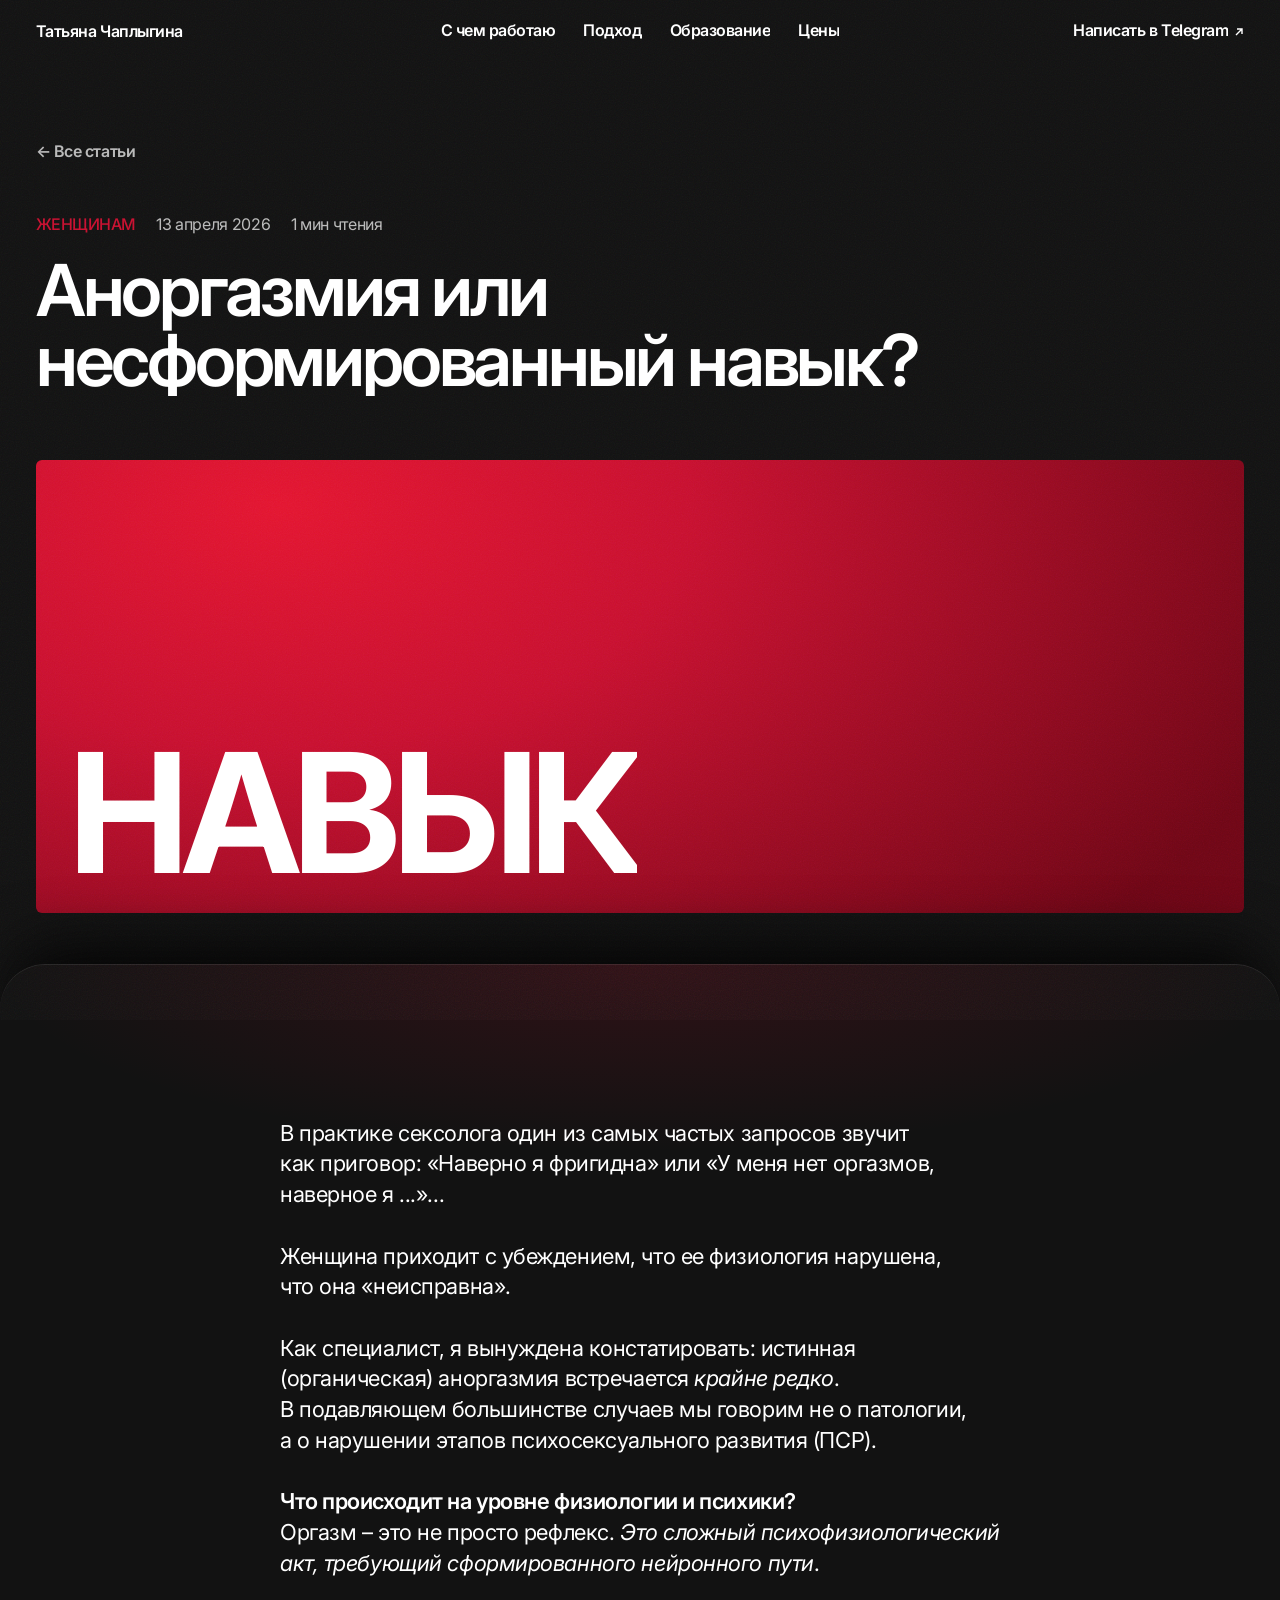
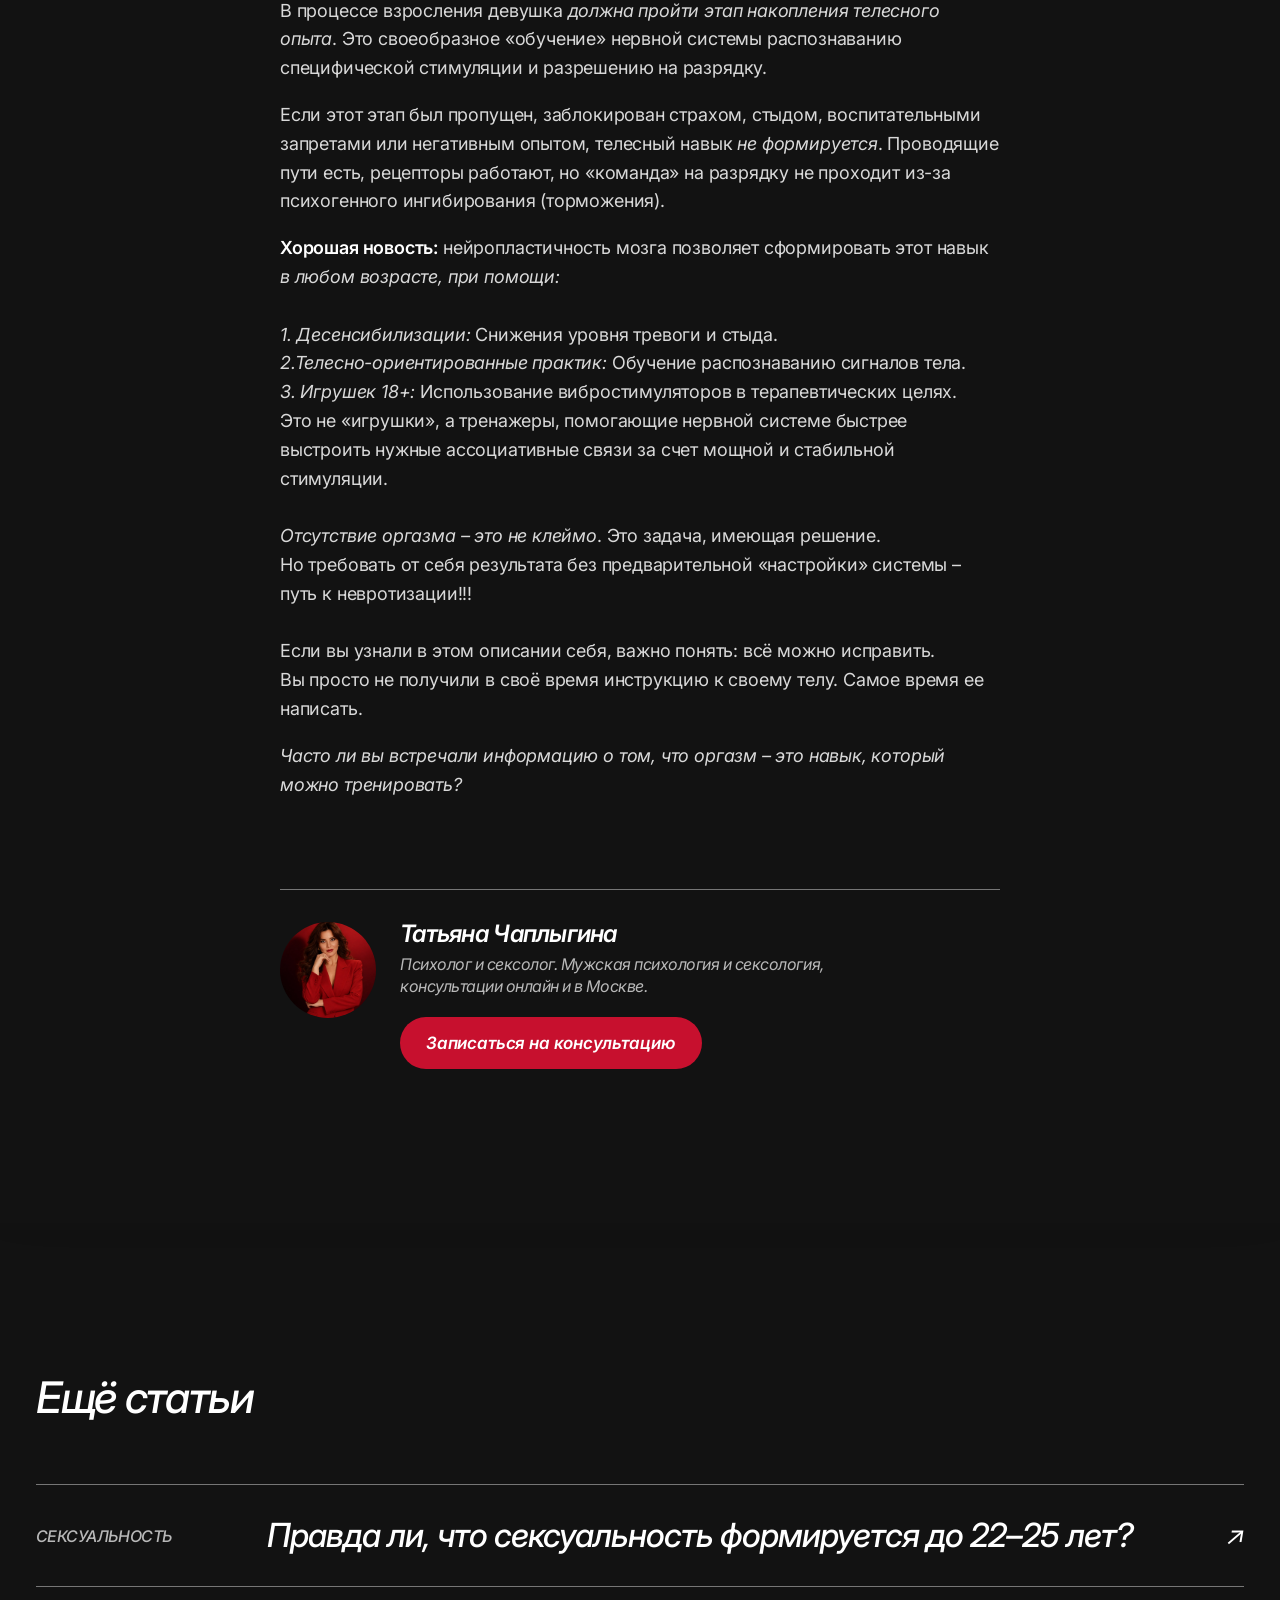
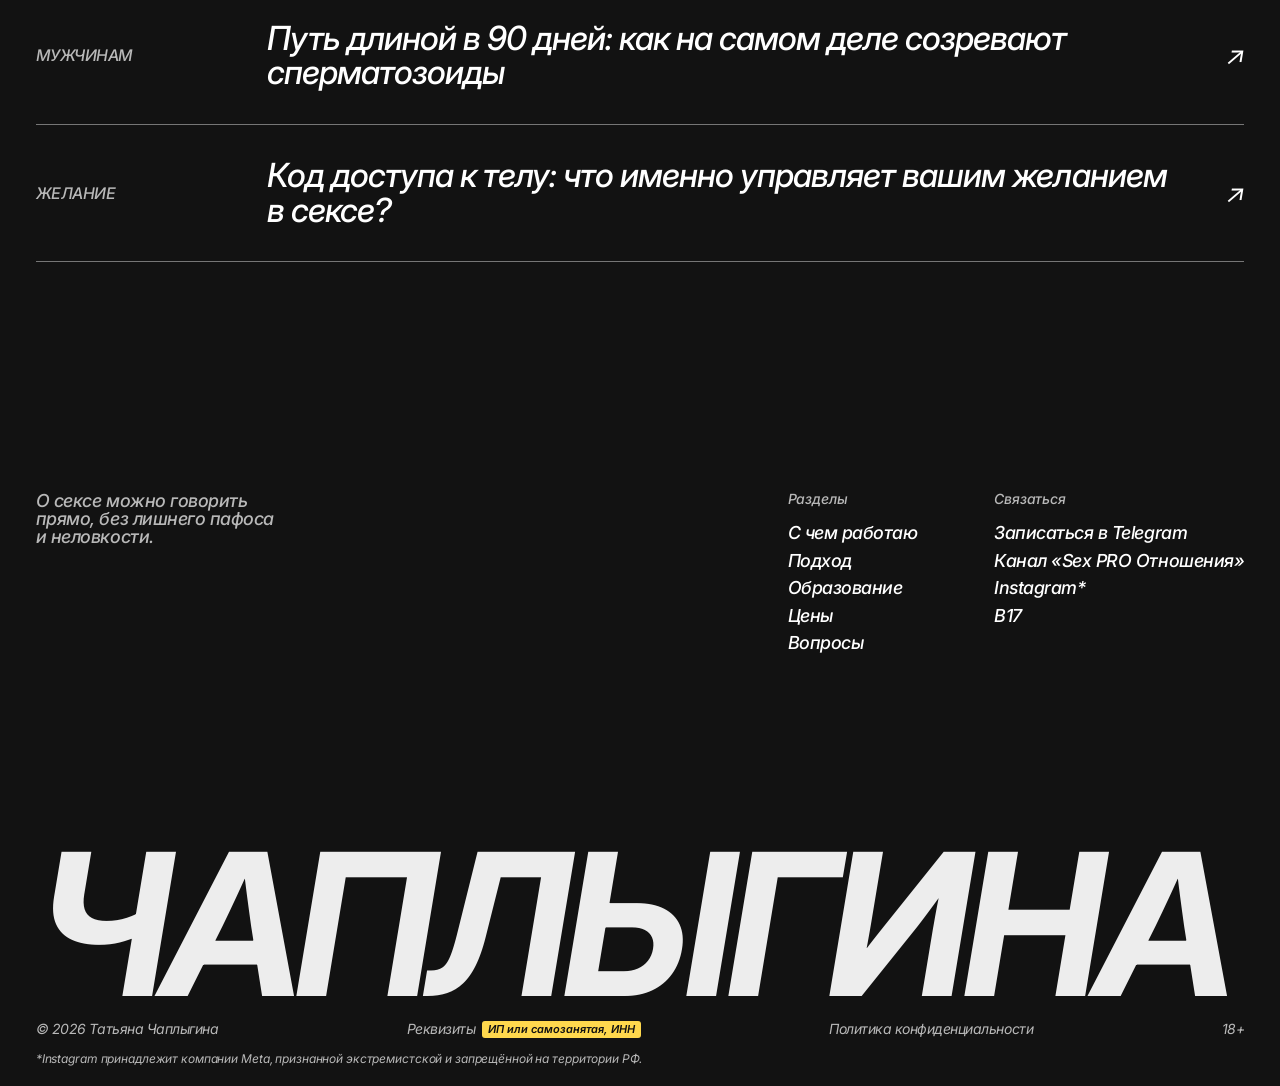
==== commit b5afb0c8: "fix: без скачка при загрузке, ярче буквы фамилии; подвал как у KAFAYA Co-Authored-By: Claude Opus 5 " ====
--- a/stati/anorgazmiya-ili-navyk/index.html
+++ b/stati/anorgazmiya-ili-navyk/index.html
@@ -16,12 +16,12 @@
 <link rel="preconnect" href="https://fonts.googleapis.com">
 <link rel="preconnect" href="https://fonts.gstatic.com" crossorigin>
 <link rel="stylesheet" href="https://fonts.googleapis.com/css2?family=Inter:opsz,wght@14..32,400..700&display=swap">
-<link rel="stylesheet" href="../../css/tokens.css?v=0917m">
-<link rel="stylesheet" href="../../css/base.css?v=0917m">
-<link rel="stylesheet" href="../../css/hero.css?v=0917m">
-<link rel="stylesheet" href="../../css/sections.css?v=0917m">
-<link rel="stylesheet" href="../../css/blocks.css?v=0917m">
-<link rel="stylesheet" href="../../css/article.css?v=0917m">
+<link rel="stylesheet" href="../../css/tokens.css?v=0917s">
+<link rel="stylesheet" href="../../css/base.css?v=0917s">
+<link rel="stylesheet" href="../../css/hero.css?v=0917s">
+<link rel="stylesheet" href="../../css/sections.css?v=0917s">
+<link rel="stylesheet" href="../../css/blocks.css?v=0917s">
+<link rel="stylesheet" href="../../css/article.css?v=0917s">
 </head>
 <body>
 <!-- файл собран скриптом tools/build_stati.py – правки текста вносить туда или в tools/stati-src/880190.json -->
@@ -125,10 +125,10 @@
 
 <a class="btn mobile-cta" href="https://t.me/chaplygina_expert" target="_blank" rel="noopener">Написать в Telegram</a>
 
-<script src="../../js/vendor/lenis.min.js?v=0917m"></script>
-<script src="../../js/hero.js?v=0917m"></script>
-<script src="../../js/main.js?v=0917m"></script>
-<script src="../../js/blocks.js?v=0917m"></script>
-<script src="../../js/article.js?v=0917m"></script>
+<script src="../../js/vendor/lenis.min.js?v=0917s"></script>
+<script src="../../js/hero.js?v=0917s"></script>
+<script src="../../js/main.js?v=0917s"></script>
+<script src="../../js/blocks.js?v=0917s"></script>
+<script src="../../js/article.js?v=0917s"></script>
 </body>
 </html>
--- a/css/hero.css
+++ b/css/hero.css
@@ -46,8 +46,8 @@
 .hero::after {
   content: ""; position: absolute; inset: 0; z-index: -1; pointer-events: none;
   background: linear-gradient(to bottom,
-    rgba(18,18,18,0) 0%, rgba(18,18,18,0) 45%, rgba(18,18,18,0.25) 60%, rgba(18,18,18,0.6) 75%,
-    rgba(18,18,18,0.88) 88%, var(--c-bg) 97%, var(--c-bg) 100%);
+    rgba(18,18,18,0) 0%, rgba(18,18,18,0) 55%, rgba(18,18,18,0.18) 72%, rgba(18,18,18,0.45) 85%,
+    rgba(18,18,18,0.8) 94%, var(--c-bg) 100%); /* как у KAFAYA: под фамилией ещё видна кожа – буквы переливаются голубым */
 }
 .hero__photo-note {
   position: absolute; right: var(--pad-x); top: calc(var(--header-h) + 16px);
@@ -62,7 +62,7 @@
   margin-top: auto; /* как у референса: строка на ~48% высоты, над фамилией */
 }
 /* текст над фамилией мелкий, как у KAFAYA: 20px, интерлиньяж равен кеглю */
-.hero__meta { font-size: var(--fs-hero); font-weight: 500; line-height: 1; }
+.hero__meta { justify-self: start; width: max-content; font-size: var(--fs-hero); font-weight: 500; line-height: 1; }
 .hero__roles .reveal-line { display: block; }
 .hero__roles { justify-self: end; text-align: right; font-size: var(--fs-hero); font-weight: 500; line-height: 1; }
 
@@ -146,7 +146,9 @@
    фамилия поднимается снизу, шапка опускается сверху – обе на 0,75 с */
 .intro .hero .reveal-line > * { transform: none; transition: none; } /* в первом экране вместо выезда из-под маски */
 .intro .hero .fade { opacity: 1; transition: none; }
-.intro .hero__photo { transform: scale(1.1); transition: transform 1.8s var(--ease-kafaya) 0.15s; }
+/* фото проявляется, пока выставляется кадр и грузится шрифт – без прыжка */
+.intro .hero__photo { opacity: 0; transform: scale(1.1); transition: opacity 0.6s var(--ease-out), transform 1.8s var(--ease-kafaya) 0.15s; }
+.intro.is-ready .hero__photo { opacity: 1; }
 .intro .hero__meta, .intro .hero__offer, .intro .hero__roles, .intro .hero .wordmark, .intro .header {
   opacity: 0; transition: opacity 1s var(--ease-kafaya), transform 1s var(--ease-kafaya);
 }
--- a/css/sections.css
+++ b/css/sections.css
@@ -89,7 +89,8 @@
 #voprosy { --panel-bg: #101010; }
 .ticker { --panel-bg: #0d0d0d; }
 #napisat { --panel-bg: #2a0a10; } /* лист с фото */
-.footer { --panel-bg: var(--c-bg-deep); }
+/* подвал как у KAFAYA – ровный чёрный, без листа: без скругления, тени и свечения */
+.footer { --panel-bg: var(--c-bg); margin-top: 0; border-radius: 0; box-shadow: none; background-image: none; }
 
 /* лист приподнимается и «садится» на предыдущий по мере прокрутки */
 @supports (animation-timeline: view()) {
--- a/css/blocks.css
+++ b/css/blocks.css
@@ -288,7 +288,7 @@
 .final__bg { position: absolute; inset: 0; z-index: -1; filter: saturate(1.1); }
 .final__bg::after { content: ""; position: absolute; inset: 0; background: radial-gradient(60% 60% at 50% 50%, rgba(0,0,0,0.1), rgba(0,0,0,0.55)); }
 .final__bg .ph__note { z-index: 1; left: auto; right: var(--pad-x); bottom: 20px; }
-.final__inner { padding: 64px var(--pad-x) calc(64px + var(--panel-lift)); max-width: 980px; }
+.final__inner { padding: 64px var(--pad-x); max-width: 980px; } /* подвал не наезжает на финальный экран */
 .final__title { font-size: clamp(26px, 2.6vw, 40px); font-weight: 600; line-height: 1; letter-spacing: -0.03em; text-transform: uppercase; }
 .final__link { margin-top: 28px; font-size: clamp(18px, 1.4vw, 22px); }
 .final__hint { margin-top: 14px; font-size: 14px; color: var(--c-text-muted); letter-spacing: -0.01em; }
@@ -296,20 +296,16 @@
 .final__btn { height: 60px; padding: 0 34px; font-size: 18px; }
 
 /* ===== 13 Футер ===== */
-.footer { padding: clamp(64px, 8vw, 110px) var(--gutter) 24px; }
-.footer__top { display: grid; grid-template-columns: minmax(0, 6fr) repeat(2, minmax(0, 2fr)); gap: 32px; }
-.footer__tagline { font-size: var(--fs-lead); font-weight: 500; line-height: 1.1; max-width: 22ch; color: var(--c-text-muted); }
-.footer__col { display: flex; flex-direction: column; gap: 8px; font-size: 20px; font-weight: 500; }
-.footer__col .eyebrow { margin-bottom: 8px; }
-.footer__col a:hover { color: var(--c-red); }
-/* фамилия в подвале: тот же металлический перелив, что даёт режим «разница» на первом экране */
-.footer__wordmark {
-  margin-top: clamp(64px, 9vw, 140px);
-  mix-blend-mode: normal; color: transparent;
-  background-image: linear-gradient(100deg, #ffffff 0%, #b9cad4 22%, #ffffff 46%, #8fa3ad 68%, #ffffff 84%, #c7102e 118%);
-  -webkit-background-clip: text; background-clip: text;
-}
-.footer__bottom { margin-top: 20px; display: flex; flex-wrap: wrap; justify-content: space-between; gap: 8px 24px; font-size: 14px; color: var(--c-text-muted); }
+/* подвал как у KAFAYA: слева короткая фраза, справа две узкие колонки ссылок, огромная белая фамилия, внизу мелкая строка */
+.footer { padding: clamp(56px, 6vw, 88px) var(--gutter) 20px; }
+.footer__top { display: grid; grid-template-columns: minmax(0, 1fr) auto auto; gap: clamp(32px, 6vw, 96px); align-items: start; }
+.footer__tagline { font-size: var(--fs-hero); font-weight: 500; line-height: 1; max-width: 22ch; color: var(--c-text-muted); }
+.footer__col { display: flex; flex-direction: column; gap: 6px; font-size: var(--fs-hero); font-weight: 500; line-height: 1.2; }
+.footer__col .eyebrow { margin-bottom: 10px; font-size: 14px; text-transform: none; letter-spacing: -0.01em; }
+.footer__col a { transition: color 0.3s var(--ease-out); }
+.footer__col a:hover { color: var(--c-text-muted); }
+.footer__wordmark { margin-top: clamp(96px, 14vw, 220px); }
+.footer__bottom { margin-top: 16px; display: flex; flex-wrap: wrap; justify-content: space-between; gap: 8px 24px; font-size: 14px; color: var(--c-text-muted); }
 
 /* ===== мобильное меню ===== */
 .menu {
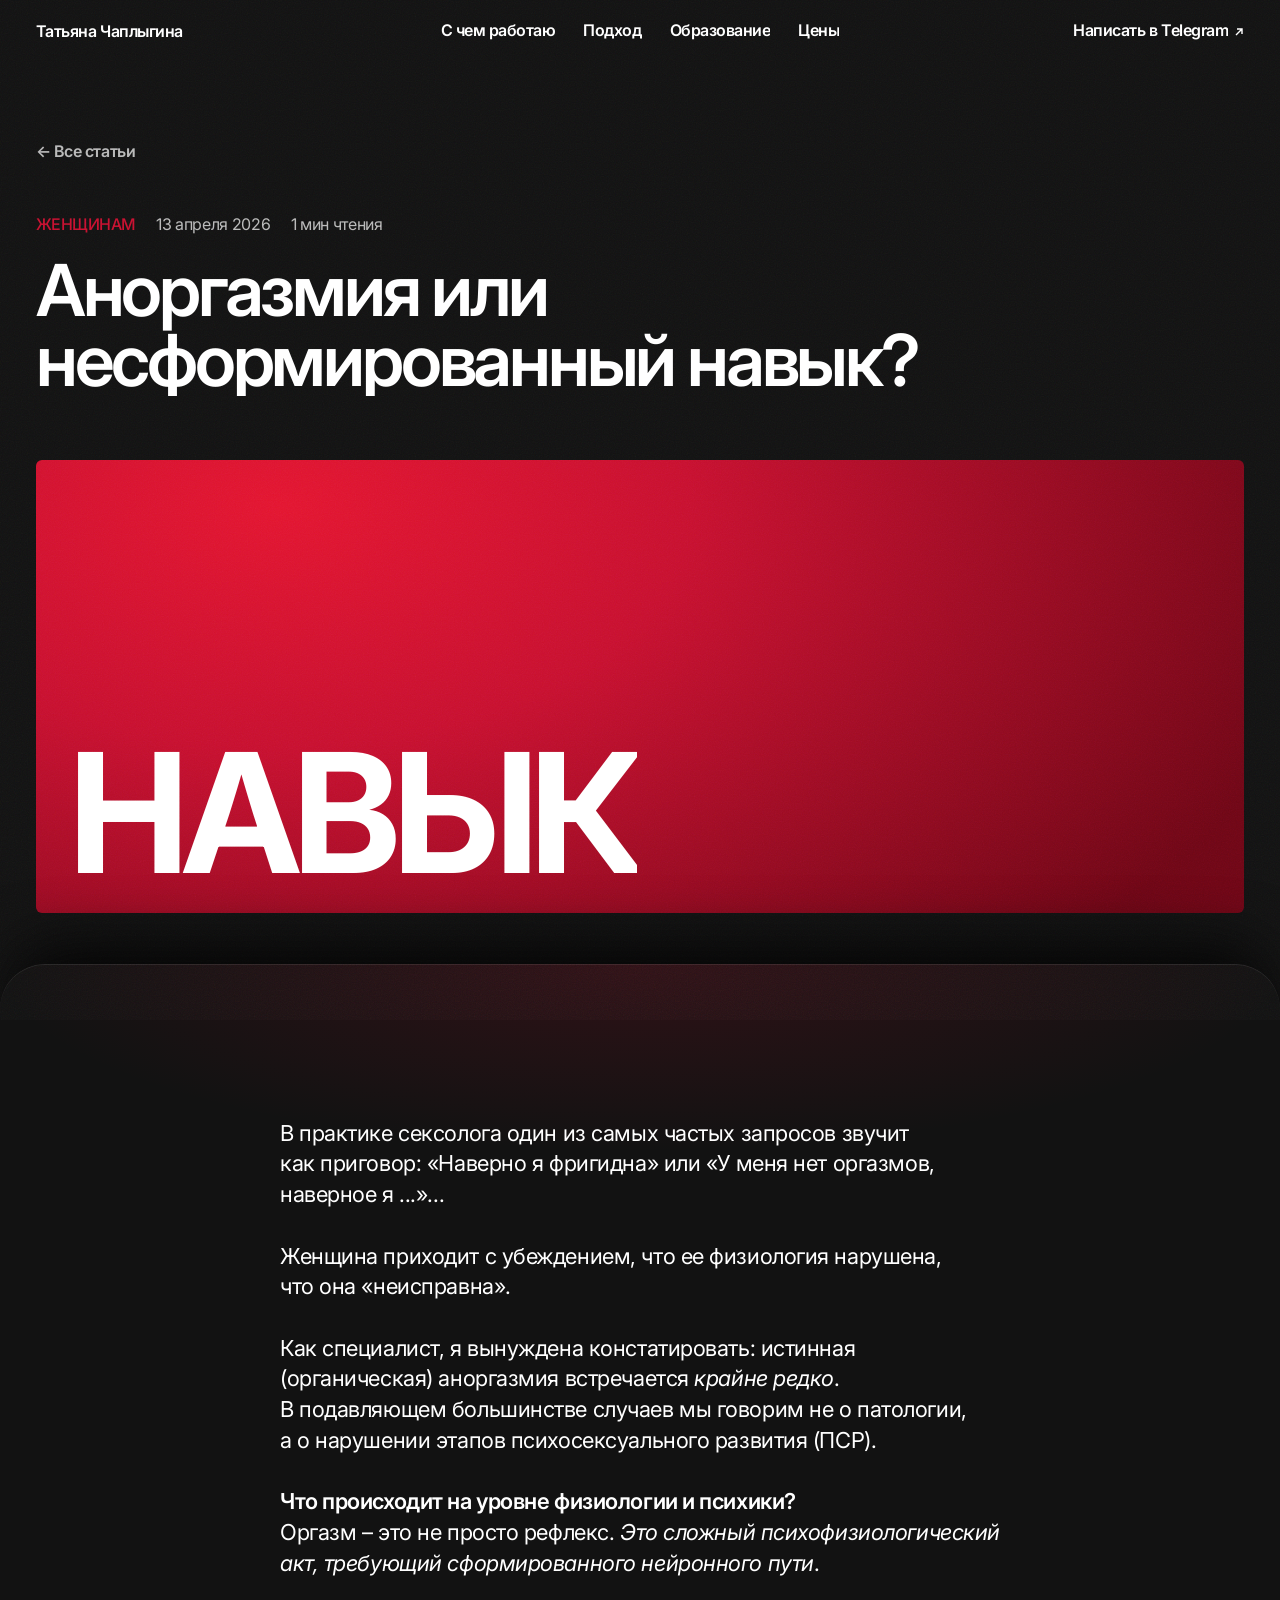
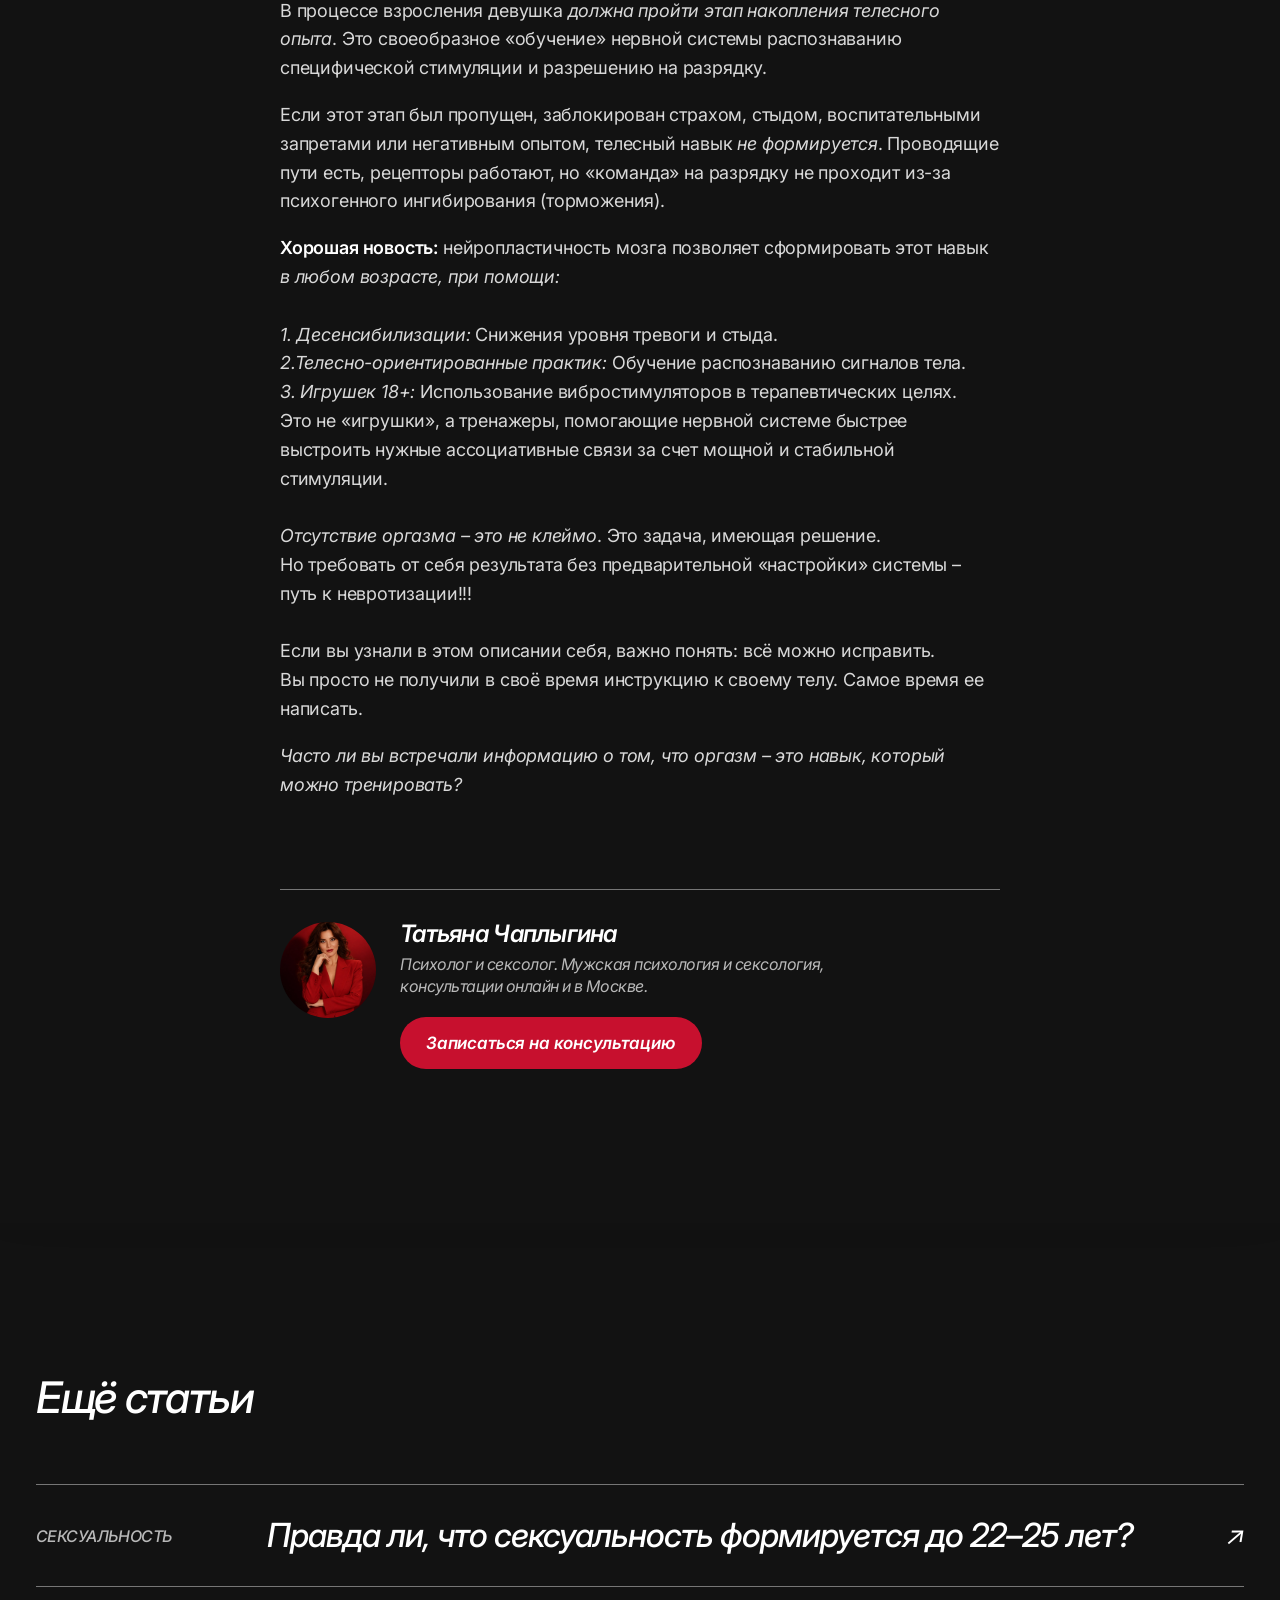
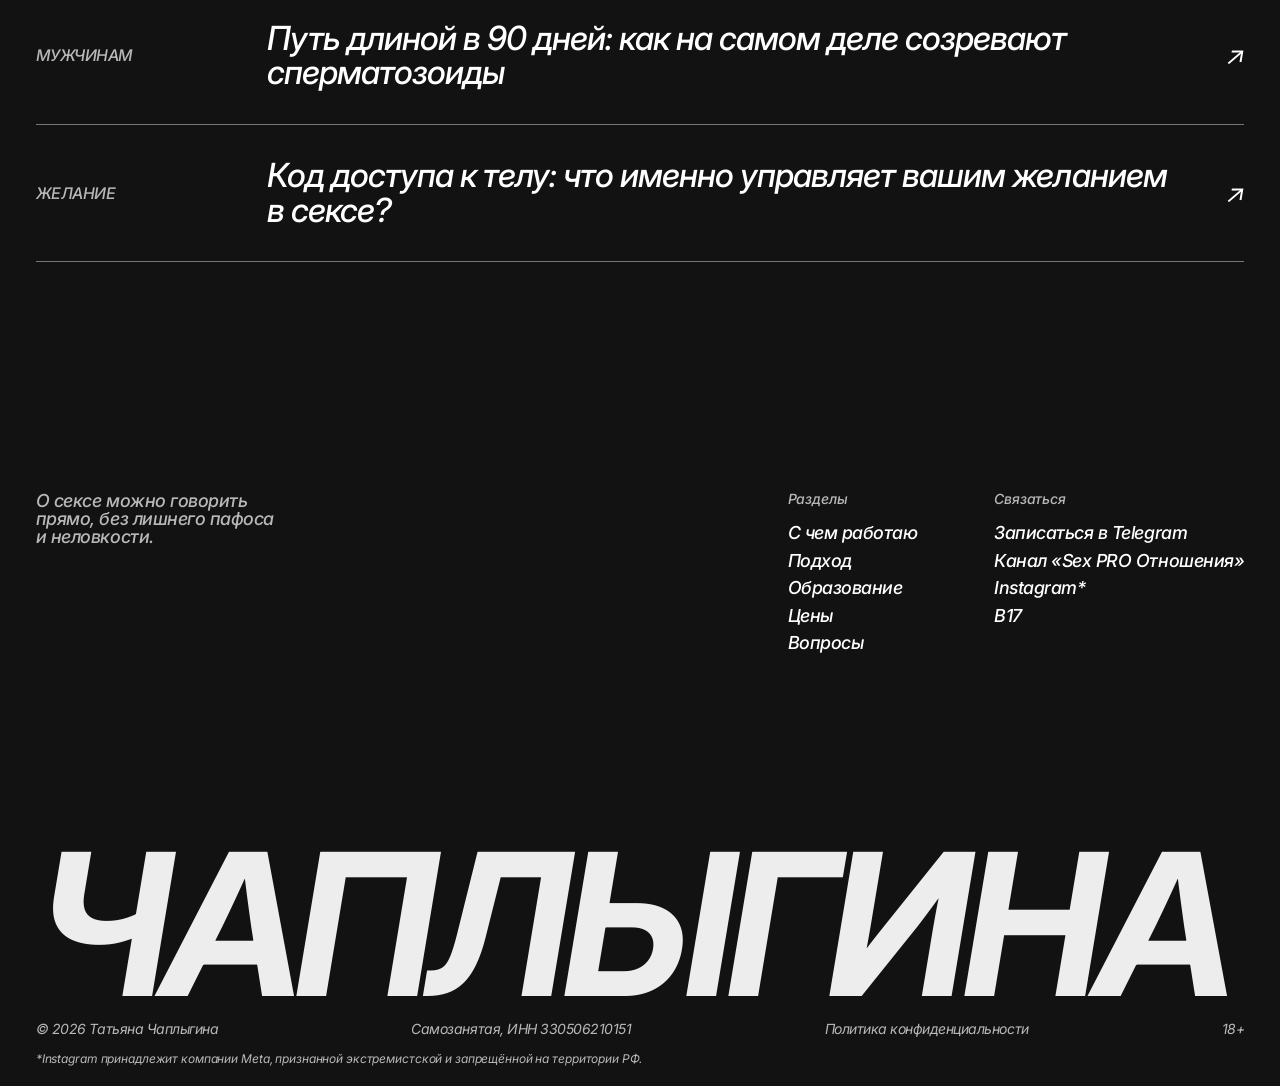
==== commit 4a22e7d0: "content: правки Тани – тексты «Подхода», шаги консультации, публикации, курс, реквизиты Co-Authored-" ====
--- a/stati/anorgazmiya-ili-navyk/index.html
+++ b/stati/anorgazmiya-ili-navyk/index.html
@@ -16,12 +16,12 @@
 <link rel="preconnect" href="https://fonts.googleapis.com">
 <link rel="preconnect" href="https://fonts.gstatic.com" crossorigin>
 <link rel="stylesheet" href="https://fonts.googleapis.com/css2?family=Inter:opsz,wght@14..32,400..700&display=swap">
-<link rel="stylesheet" href="../../css/tokens.css?v=0917s">
-<link rel="stylesheet" href="../../css/base.css?v=0917s">
-<link rel="stylesheet" href="../../css/hero.css?v=0917s">
-<link rel="stylesheet" href="../../css/sections.css?v=0917s">
-<link rel="stylesheet" href="../../css/blocks.css?v=0917s">
-<link rel="stylesheet" href="../../css/article.css?v=0917s">
+<link rel="stylesheet" href="../../css/tokens.css?v=0917t">
+<link rel="stylesheet" href="../../css/base.css?v=0917t">
+<link rel="stylesheet" href="../../css/hero.css?v=0917t">
+<link rel="stylesheet" href="../../css/sections.css?v=0917t">
+<link rel="stylesheet" href="../../css/blocks.css?v=0917t">
+<link rel="stylesheet" href="../../css/article.css?v=0917t">
 </head>
 <body>
 <!-- файл собран скриптом tools/build_stati.py – правки текста вносить туда или в tools/stati-src/880190.json -->
@@ -116,7 +116,7 @@
   <p class="wordmark footer__wordmark" data-fit aria-hidden="true"><span class="wordmark__line"><span>Чаплыгина</span></span></p>
   <div class="footer__bottom">
     <span>© 2026 Татьяна Чаплыгина</span>
-    <span>Реквизиты<span class="todo">ИП или самозанятая, ИНН</span></span>
+    <span>Самозанятая, ИНН 330506210151</span>
     <a href="../../">Политика конфиденциальности</a>
     <span>18+</span>
   </div>
@@ -125,10 +125,10 @@
 
 <a class="btn mobile-cta" href="https://t.me/chaplygina_expert" target="_blank" rel="noopener">Написать в Telegram</a>
 
-<script src="../../js/vendor/lenis.min.js?v=0917s"></script>
-<script src="../../js/hero.js?v=0917s"></script>
-<script src="../../js/main.js?v=0917s"></script>
-<script src="../../js/blocks.js?v=0917s"></script>
-<script src="../../js/article.js?v=0917s"></script>
+<script src="../../js/vendor/lenis.min.js?v=0917t"></script>
+<script src="../../js/hero.js?v=0917t"></script>
+<script src="../../js/main.js?v=0917t"></script>
+<script src="../../js/blocks.js?v=0917t"></script>
+<script src="../../js/article.js?v=0917t"></script>
 </body>
 </html>
--- a/css/blocks.css
+++ b/css/blocks.css
@@ -59,6 +59,8 @@
 .about__principles { list-style: none; display: grid; grid-template-columns: 1fr 1fr; gap: clamp(32px, 4vw, 56px) clamp(24px, 3vw, 48px); }
 .about__n { display: block; font-size: 14px; font-weight: 600; color: var(--c-red); margin-bottom: 14px; letter-spacing: 0; }
 .about__principles h3 { margin-bottom: 12px; }
+/* заголовок в две строки не сдвигает текст только у себя – текст соседних карточек на одной высоте */
+.about__principles > li { display: grid; grid-row: span 2; grid-template-rows: subgrid; row-gap: 0; align-content: start; }
 .about__principles p { color: var(--c-text-muted); }
 
 /* ===== 04 Образование: счётчики + список документов ===== */
@@ -153,19 +155,6 @@
 .step.is-active h3, .step.is-active .step__n { color: var(--c-text); }
 .step.is-active p { color: var(--c-text-muted); }
 
-/* «Что вы не обязаны делать»: крупные фразы, по которым проводится линия */
-.steps__not { margin-top: clamp(80px, 10vw, 160px); }
-.steps__not ul { list-style: none; margin-top: 24px; border-top: 1px solid var(--c-line); }
-.steps__not li { padding: clamp(18px, 2.2vw, 28px) 0; border-bottom: 1px solid var(--c-line); }
-/* линия – фон строчного элемента: при переносе фразы на две строки зачёркивается каждая строка, слева направо */
-.strike {
-  font-size: var(--fs-h2); font-weight: 500; line-height: 1.1; letter-spacing: var(--track-tight);
-  background: linear-gradient(var(--c-red), var(--c-red)) 0 58% / 0% max(2px, 0.06em) no-repeat;
-  -webkit-box-decoration-break: slice; box-decoration-break: slice;
-  transition: background-size 0.8s var(--ease-kafaya), color 0.6s var(--ease-out);
-  transition-delay: calc(0.5s + var(--i) * 0.3s), calc(1s + var(--i) * 0.3s);
-}
-.steps__not ul.is-in .strike, .static .strike { background-size: 100% max(2px, 0.06em); color: rgba(255, 255, 255, 0.45); }
 
 @media (max-width: 900px) {
   .stories__grid, .steps__grid { grid-template-columns: 1fr; }
